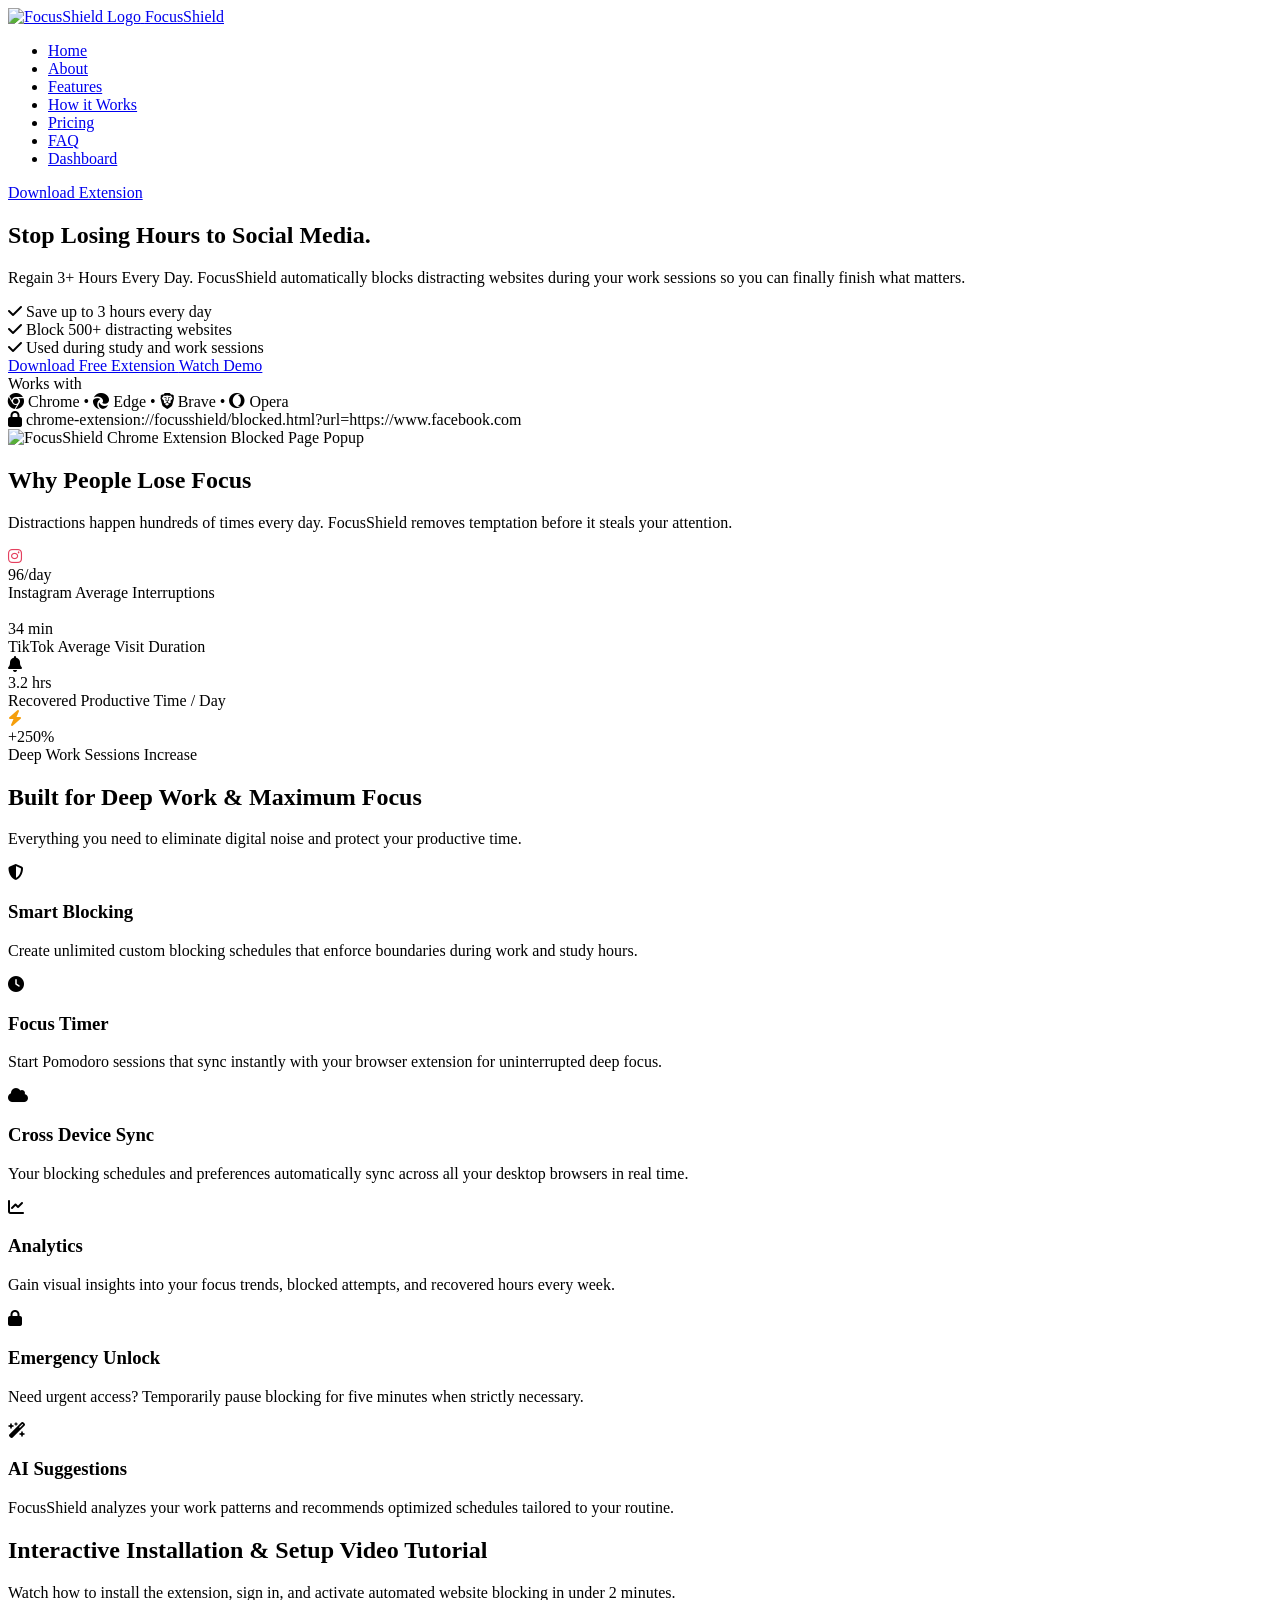
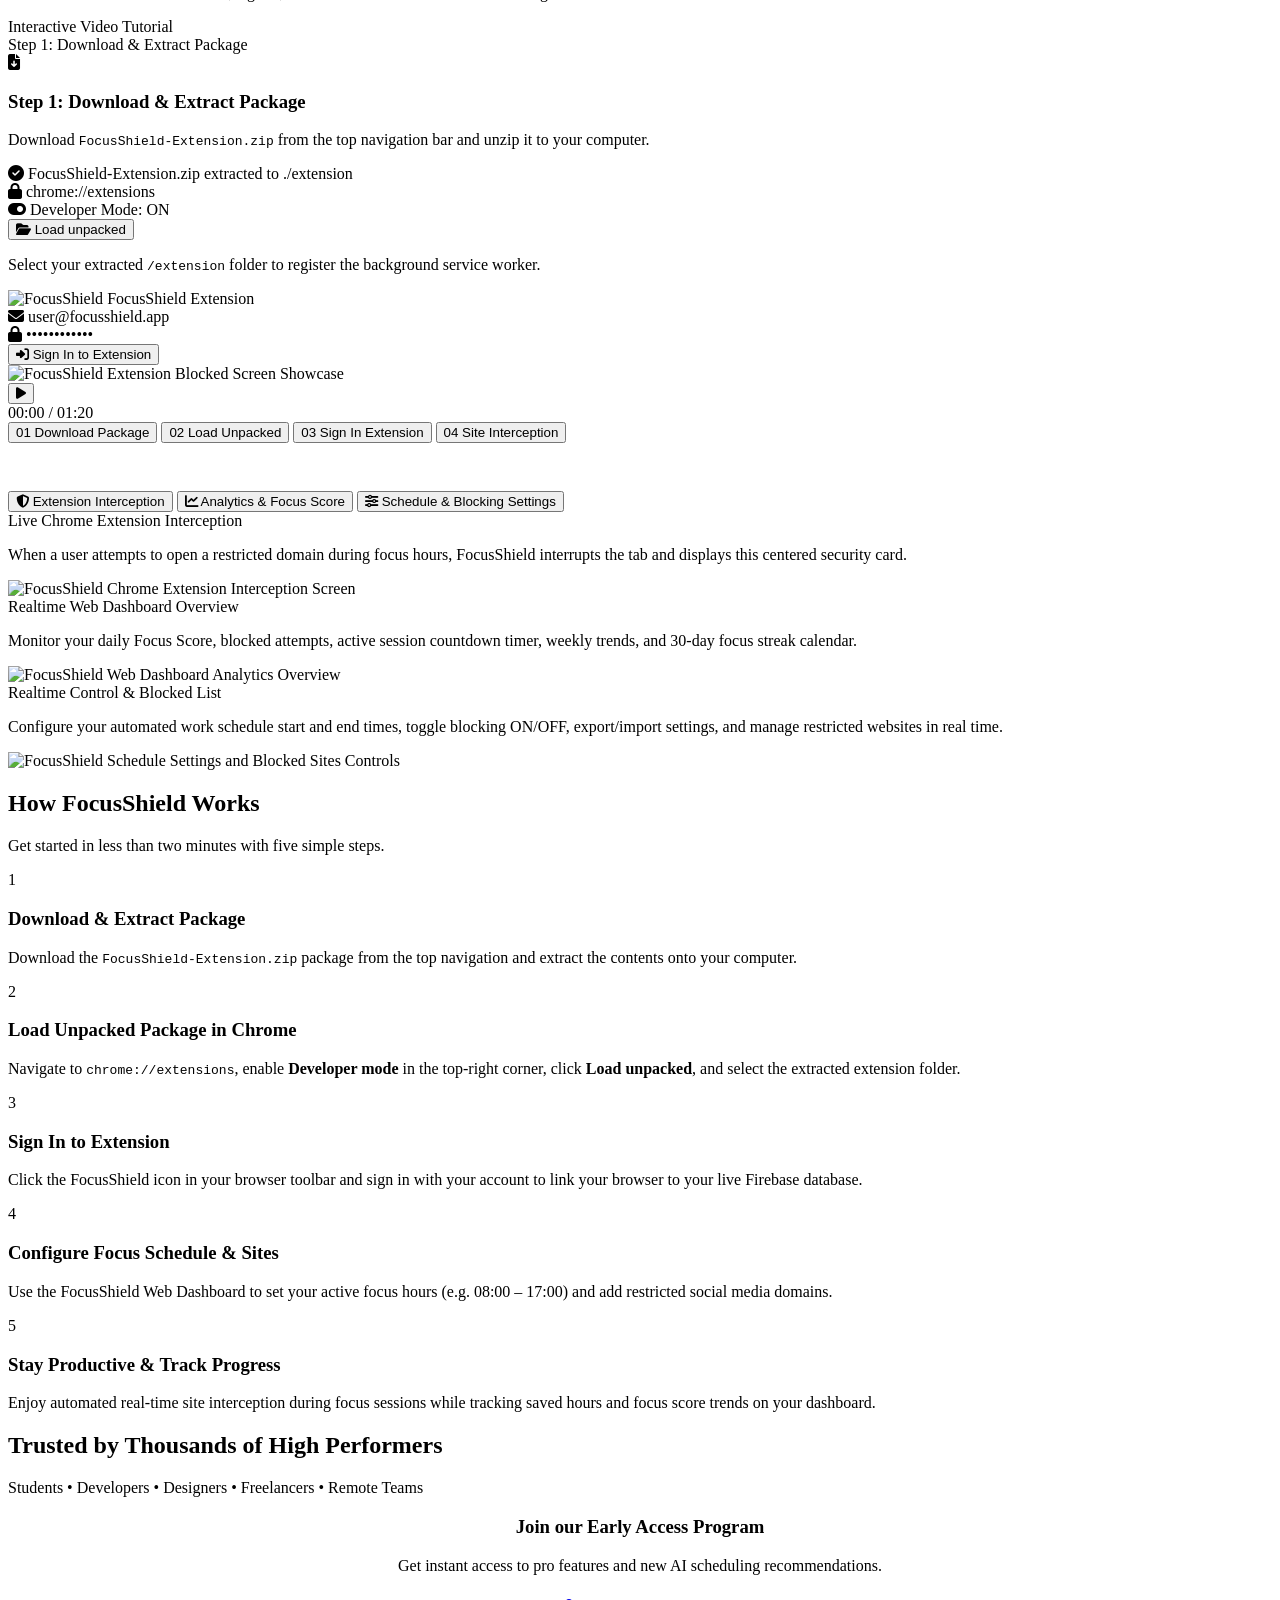
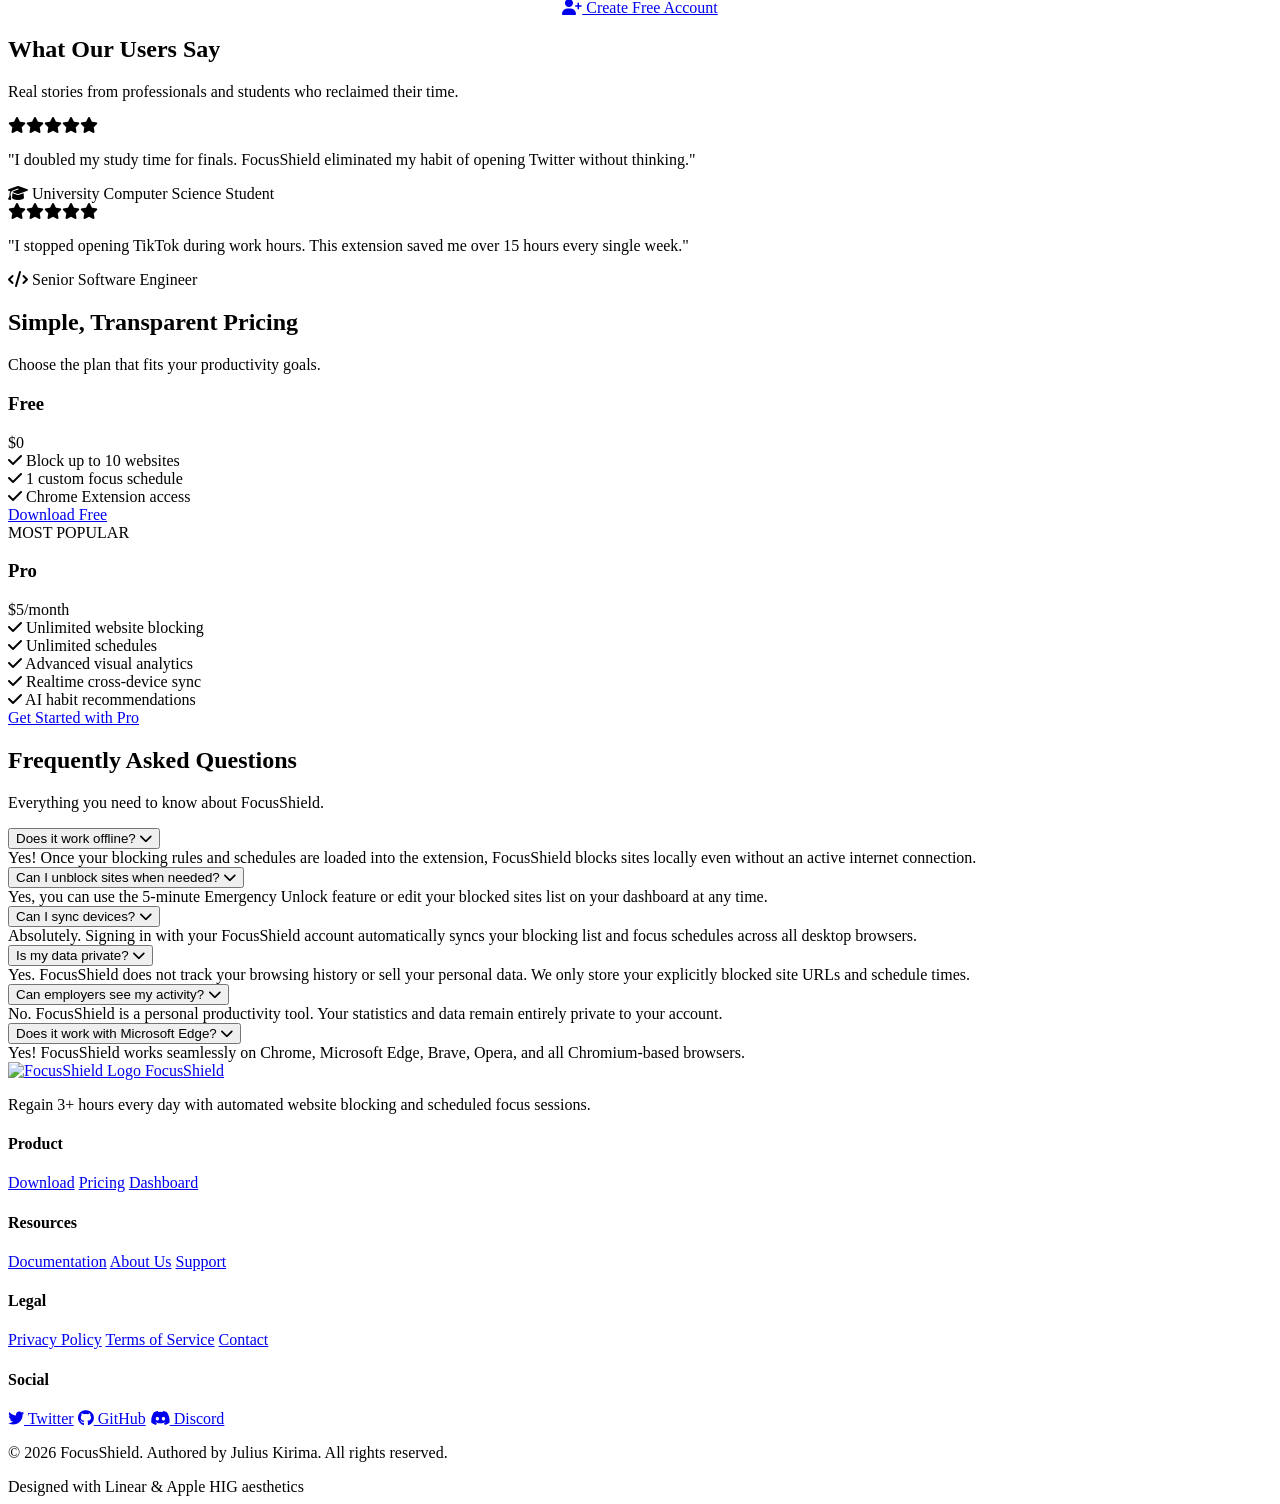
==== index.html @ d1d2d44b "feat(marketing): update index page with interactive video tutorial and screenshot showcase" ====
<!DOCTYPE html>

<html lang="en">

<head>

    <meta charset="UTF-8">

    <meta name="viewport" content="width=device-width, initial-scale=1.0">

    <title>FocusShield — Regain 3+ Hours Every Day | Smart Distraction Blocker</title>

    <meta name="description" content="FocusShield automatically blocks distracting websites during your work sessions so you can stay productive without relying on willpower.">

    <link rel="icon" type="image/png" href="assets/icons/favicon.png">

    <!-- FONTAWESOME ICONS -->

    <link rel="stylesheet" href="https://cdnjs.cloudflare.com/ajax/libs/font-awesome/6.5.1/css/all.min.css">

    <link rel="stylesheet" href="css/main.css">

    <link rel="stylesheet" href="css/responsive.css">

</head>

<body>

    <!-- HEADER -->

    <header class="header">

        <div class="container header-container">

            <a href="index.html" class="logo">

                <img src="assets/icons/logo.png" alt="FocusShield Logo" class="logo-image">

                <span class="logo-text">FocusShield</span>

            </a>

            <nav class="navigation">

                <ul class="navigation-list">

                    <li><a href="index.html" class="navigation-link active">Home</a></li>

                    <li><a href="about.html" class="navigation-link">About</a></li>

                    <li><a href="#features" class="navigation-link">Features</a></li>

                    <li><a href="#how-it-works" class="navigation-link">How it Works</a></li>

                    <li><a href="#pricing" class="navigation-link">Pricing</a></li>

                    <li><a href="#faq" class="navigation-link">FAQ</a></li>

                    <li><a href="dashboard.html" class="navigation-link">Dashboard</a></li>

                </ul>

            </nav>

            <div class="header-actions">

                <a href="downloads/FocusShield-Extension.zip" download="FocusShield-Extension.zip" id="download-extension-btn" class="button button-primary">

                    Download Extension

                </a>

            </div>

        </div>

    </header>

    <!-- MAIN CONTENT STORY -->

    <main>

        <!-- 1. HERO SECTION -->

        <section class="section hero vh-section">

            <div class="container hero-grid">

                <!-- HERO LEFT CONTENT -->

                <div class="hero-content">

                    <h1>

                        Stop Losing Hours to <span class="gradient-text">Social Media.</span>

                    </h1>

                    <p class="hero-description">

                        Regain 3+ Hours Every Day. FocusShield automatically blocks distracting websites during your work sessions so you can finally finish what matters.

                    </p>

                    <div class="hero-stats">

                        <div class="stat-item">

                            <span class="stat-check"><i class="fa-solid fa-check"></i></span> Save up to 3 hours every day

                        </div>

                        <div class="stat-item">

                            <span class="stat-check"><i class="fa-solid fa-check"></i></span> Block 500+ distracting websites

                        </div>

                        <div class="stat-item">

                            <span class="stat-check"><i class="fa-solid fa-check"></i></span> Used during study and work sessions

                        </div>

                    </div>

                    <div class="hero-actions">

                        <a href="downloads/FocusShield-Extension.zip" download="FocusShield-Extension.zip" id="hero-download-btn" class="button button-primary">

                            Download Free Extension

                        </a>

                        <a href="#demo" class="button button-secondary">

                            Watch Demo

                        </a>

                    </div>

                    <div class="browser-compatibility">

                        <span>Works with</span>

                        <div class="browser-badges">

                            <span><i class="fa-brands fa-chrome"></i> Chrome</span> • 

                            <span><i class="fa-brands fa-edge"></i> Edge</span> • 

                            <span><i class="fa-brands fa-brave"></i> Brave</span> • 

                            <span><i class="fa-brands fa-opera"></i> Opera</span>

                        </div>

                    </div>

                </div>

                <!-- HERO RIGHT MOCKUP DISPLAYING THE REAL EXTENSION SCREENSHOT -->

                <div class="mockup-wrapper">

                    <div class="extension-browser-frame">

                        <div class="browser-top-bar">

                            <div class="browser-controls">

                                <span class="control-dot close"></span>

                                <span class="control-dot minimize"></span>

                                <span class="control-dot expand"></span>

                            </div>

                            <div class="browser-address">

                                <i class="fa-solid fa-lock" style="color:var(--color-success)"></i>

                                <span>chrome-extension://focusshield/blocked.html?url=https://www.facebook.com</span>

                            </div>

                        </div>

                        <div class="browser-screenshot-container">

                            <img src="assets/screenshots/blocked_popup_screenshot.png" alt="FocusShield Chrome Extension Blocked Page Popup" class="live-popup-screenshot">

                        </div>

                    </div>

                </div>

            </div>

        </section>

        <!-- 2. SECTION TWO: PAIN & PROBLEM -->

        <section class="section">

            <div class="container">

                <div class="section-header">

                    <h2 class="section-title">Why People Lose Focus</h2>

                    <p class="section-subtitle">Distractions happen hundreds of times every day. FocusShield removes temptation before it steals your attention.</p>

                </div>

                <div class="pain-grid">

                    <div class="pain-card">

                        <div class="pain-icon" style="color:#E4405F"><i class="fa-brands fa-instagram"></i></div>

                        <div class="pain-stat">96/day</div>

                        <div class="pain-label">Instagram Average Interruptions</div>

                    </div>

                    <div class="pain-card">

                        <div class="pain-icon" style="color:#FFFFFF"><i class="fa-brands fa-tiktok"></i></div>

                        <div class="pain-stat">34 min</div>

                        <div class="pain-label">TikTok Average Visit Duration</div>

                    </div>

                    <div class="pain-card">

                        <div class="pain-icon" style="color:var(--color-primary)"><i class="fa-solid fa-bell"></i></div>

                        <div class="pain-stat">3.2 hrs</div>

                        <div class="pain-label">Recovered Productive Time / Day</div>

                    </div>

                    <div class="pain-card">

                        <div class="pain-icon" style="color:#F59E0B"><i class="fa-solid fa-bolt"></i></div>

                        <div class="pain-stat">+250%</div>

                        <div class="pain-label">Deep Work Sessions Increase</div>

                    </div>

                </div>

            </div>

        </section>

        <!-- 3. FEATURES SECTION -->

        <section id="features" class="section">

            <div class="container">

                <div class="section-header">

                    <h2 class="section-title">Built for Deep Work & Maximum Focus</h2>

                    <p class="section-subtitle">Everything you need to eliminate digital noise and protect your productive time.</p>

                </div>

                <div class="features-grid">

                    <div class="feature-card">

                        <div class="feature-icon-wrapper"><i class="fa-solid fa-shield-halved"></i></div>

                        <h3 class="feature-title">Smart Blocking</h3>

                        <p>Create unlimited custom blocking schedules that enforce boundaries during work and study hours.</p>

                    </div>

                    <div class="feature-card">

                        <div class="feature-icon-wrapper"><i class="fa-solid fa-clock"></i></div>

                        <h3 class="feature-title">Focus Timer</h3>

                        <p>Start Pomodoro sessions that sync instantly with your browser extension for uninterrupted deep focus.</p>

                    </div>

                    <div class="feature-card">

                        <div class="feature-icon-wrapper"><i class="fa-solid fa-cloud"></i></div>

                        <h3 class="feature-title">Cross Device Sync</h3>

                        <p>Your blocking schedules and preferences automatically sync across all your desktop browsers in real time.</p>

                    </div>

                    <div class="feature-card">

                        <div class="feature-icon-wrapper"><i class="fa-solid fa-chart-line"></i></div>

                        <h3 class="feature-title">Analytics</h3>

                        <p>Gain visual insights into your focus trends, blocked attempts, and recovered hours every week.</p>

                    </div>

                    <div class="feature-card">

                        <div class="feature-icon-wrapper"><i class="fa-solid fa-lock"></i></div>

                        <h3 class="feature-title">Emergency Unlock</h3>

                        <p>Need urgent access? Temporarily pause blocking for five minutes when strictly necessary.</p>

                    </div>

                    <div class="feature-card">

                        <div class="feature-icon-wrapper"><i class="fa-solid fa-wand-magic-sparkles"></i></div>

                        <h3 class="feature-title">AI Suggestions</h3>

                        <p>FocusShield analyzes your work patterns and recommends optimized schedules tailored to your routine.</p>

                    </div>

                </div>

            </div>

        </section>

        <!-- 4. LIVE DEMO & INTERACTIVE VIDEO TUTORIAL SECTION -->

        <section id="demo" class="section">

            <div class="container">

                <div class="section-header">

                    <h2 class="section-title">Interactive Installation & Setup Video Tutorial</h2>

                    <p class="section-subtitle">Watch how to install the extension, sign in, and activate automated website blocking in under 2 minutes.</p>

                </div>

                <!-- VIDEO PLAYER SIMULATOR CONTAINER -->

                <div class="video-tutorial-container">

                    <!-- VIDEO SCREEN VIEWPORT -->

                    <div class="video-viewport">

                        <!-- TOP BAR OVERLAY -->

                        <div class="video-overlay-header">

                            <div class="video-badge"><span class="live-dot"></span> Interactive Video Tutorial</div>

                            <div id="video-scene-title" class="video-scene-title">Step 1: Download & Extract Package</div>

                        </div>

                        <!-- SCENE STAGE -->

                        <div class="video-stage">

                            <!-- Scene 1: Download & Extract -->

                            <div id="scene-1" class="video-scene active">

                                <div class="scene-card">

                                    <div class="scene-icon"><i class="fa-solid fa-file-arrow-down"></i></div>

                                    <h3>Step 1: Download & Extract Package</h3>

                                    <p>Download <code>FocusShield-Extension.zip</code> from the top navigation bar and unzip it to your computer.</p>

                                    <div class="download-sim-bar">

                                        <div class="download-sim-progress"></div>

                                    </div>

                                    <span class="sim-status"><i class="fa-solid fa-circle-check"></i> FocusShield-Extension.zip extracted to ./extension</span>

                                </div>

                            </div>

                            <!-- Scene 2: Load Unpacked -->

                            <div id="scene-2" class="video-scene">

                                <div class="scene-chrome-window">

                                    <div class="chrome-bar">

                                        <span class="url-text"><i class="fa-solid fa-lock"></i> chrome://extensions</span>

                                        <div class="dev-mode-badge"><i class="fa-solid fa-toggle-on"></i> Developer Mode: ON</div>

                                    </div>

                                    <div class="chrome-body">

                                        <button class="sim-button-highlight"><i class="fa-solid fa-folder-open"></i> Load unpacked</button>

                                        <p>Select your extracted <code>/extension</code> folder to register the background service worker.</p>

                                    </div>

                                </div>

                            </div>

                            <!-- Scene 3: Extension Sign In -->

                            <div id="scene-3" class="video-scene">

                                <div class="scene-popup-window">

                                    <div class="popup-header-sim">

                                        <img src="assets/icons/logo.png" alt="FocusShield" class="popup-logo-sim">

                                        <span>FocusShield Extension</span>

                                    </div>

                                    <div class="popup-form-sim">

                                        <div class="sim-input"><i class="fa-solid fa-envelope"></i> user@focusshield.app</div>

                                        <div class="sim-input"><i class="fa-solid fa-lock"></i> ••••••••••••</div>

                                        <button class="sim-btn-primary"><i class="fa-solid fa-right-to-bracket"></i> Sign In to Extension</button>

                                    </div>

                                </div>

                            </div>

                            <!-- Scene 4: Real-time Interception -->

                            <div id="scene-4" class="video-scene">

                                <div class="scene-screenshot-view">

                                    <img src="assets/screenshots/blocked_popup_screenshot.png" alt="FocusShield Extension Blocked Screen Showcase" class="scene-img">

                                </div>

                            </div>

                        </div>

                        <!-- VIDEO CONTROLS BAR -->

                        <div class="video-controls-bar">

                            <button id="video-play-btn" class="video-control-btn" title="Play/Pause Video">

                                <i class="fa-solid fa-play"></i>

                            </button>

                            

                            <div class="video-timeline">

                                <div id="video-progress-bar" class="video-progress-bar"></div>

                            </div>

                            

                            <span id="video-time-display" class="video-time-display">00:00 / 01:20</span>

                        </div>

                    </div>

                    <!-- VIDEO SCENE SELECTOR TABS -->

                    <div class="video-step-nav">

                        <button class="step-nav-btn active" data-scene="1">

                            <span class="step-num">01</span>

                            <span class="step-label">Download Package</span>

                        </button>

                        <button class="step-nav-btn" data-scene="2">

                            <span class="step-num">02</span>

                            <span class="step-label">Load Unpacked</span>

                        </button>

                        <button class="step-nav-btn" data-scene="3">

                            <span class="step-num">03</span>

                            <span class="step-label">Sign In Extension</span>

                        </button>

                        <button class="step-nav-btn" data-scene="4">

                            <span class="step-num">04</span>

                            <span class="step-label">Site Interception</span>

                        </button>

                    </div>

                </div>

                <!-- SHOWCASE SWITCHER CONTAINER FOR DASHBOARD SCREENSHOTS -->

                <div class="dashboard-showcase-container" style="margin-top: 48px;">

                    <!-- SHOWCASE TABS -->

                    <div class="showcase-tabs">

                        <button class="showcase-tab active" data-target="blocked-screen">

                            <i class="fa-solid fa-shield-halved"></i> Extension Interception

                        </button>

                        <button class="showcase-tab" data-target="dashboard-top">

                            <i class="fa-solid fa-chart-line"></i> Analytics & Focus Score

                        </button>

                        <button class="showcase-tab" data-target="dashboard-settings">

                            <i class="fa-solid fa-sliders"></i> Schedule & Blocking Settings

                        </button>

                    </div>

                    <!-- SHOWCASE PANELS -->

                    <div class="showcase-viewport">

                        <!-- Panel 1: Extension Blocked Screen -->

                        <div id="showcase-blocked-screen" class="showcase-panel active">

                            <div class="panel-header">

                                <span class="live-badge"><span class="live-dot"></span> Live Chrome Extension Interception</span>

                                <p class="panel-desc">When a user attempts to open a restricted domain during focus hours, FocusShield interrupts the tab and displays this centered security card.</p>

                            </div>

                            <div class="panel-image-wrapper">

                                <img src="assets/screenshots/blocked_popup_screenshot.png" alt="FocusShield Chrome Extension Interception Screen" class="showcase-img">

                            </div>

                        </div>

                        <!-- Panel 2: Dashboard Overview -->

                        <div id="showcase-dashboard-top" class="showcase-panel">

                            <div class="panel-header">

                                <span class="live-badge"><span class="live-dot"></span> Realtime Web Dashboard Overview</span>

                                <p class="panel-desc">Monitor your daily Focus Score, blocked attempts, active session countdown timer, weekly trends, and 30-day focus streak calendar.</p>

                            </div>

                            <div class="panel-image-wrapper">

                                <img src="assets/screenshots/dashboard_top_screenshot.png" alt="FocusShield Web Dashboard Analytics Overview" class="showcase-img">

                            </div>

                        </div>

                        <!-- Panel 3: Schedule Settings -->

                        <div id="showcase-dashboard-settings" class="showcase-panel">

                            <div class="panel-header">

                                <span class="live-badge"><span class="live-dot"></span> Realtime Control & Blocked List</span>

                                <p class="panel-desc">Configure your automated work schedule start and end times, toggle blocking ON/OFF, export/import settings, and manage restricted websites in real time.</p>

                            </div>

                            <div class="panel-image-wrapper">

                                <img src="assets/screenshots/dashboard_settings_screenshot.png" alt="FocusShield Schedule Settings and Blocked Sites Controls" class="showcase-img">

                            </div>

                        </div>

                    </div>

                </div>

            </div>

        </section>

        <!-- 5. HOW IT WORKS TIMELINE -->

        <section id="how-it-works" class="section">

            <div class="container">

                <div class="section-header">

                    <h2 class="section-title">How FocusShield Works</h2>

                    <p class="section-subtitle">Get started in less than two minutes with five simple steps.</p>

                </div>

                <div class="timeline">

                    <div class="timeline-step">

                        <div class="timeline-number">1</div>

                        <div class="timeline-content">

                            <h3>Download & Extract Package</h3>

                            <p>Download the <code>FocusShield-Extension.zip</code> package from the top navigation and extract the contents onto your computer.</p>

                        </div>

                    </div>

                    <div class="timeline-step">

                        <div class="timeline-number">2</div>

                        <div class="timeline-content">

                            <h3>Load Unpacked Package in Chrome</h3>

                            <p>Navigate to <code>chrome://extensions</code>, enable <strong>Developer mode</strong> in the top-right corner, click <strong>Load unpacked</strong>, and select the extracted extension folder.</p>

                        </div>

                    </div>

                    <div class="timeline-step">

                        <div class="timeline-number">3</div>

                        <div class="timeline-content">

                            <h3>Sign In to Extension</h3>

                            <p>Click the FocusShield icon in your browser toolbar and sign in with your account to link your browser to your live Firebase database.</p>

                        </div>

                    </div>

                    <div class="timeline-step">

                        <div class="timeline-number">4</div>

                        <div class="timeline-content">

                            <h3>Configure Focus Schedule & Sites</h3>

                            <p>Use the FocusShield Web Dashboard to set your active focus hours (e.g. 08:00 – 17:00) and add restricted social media domains.</p>

                        </div>

                    </div>

                    <div class="timeline-step">

                        <div class="timeline-number">5</div>

                        <div class="timeline-content">

                            <h3>Stay Productive & Track Progress</h3>

                            <p>Enjoy automated real-time site interception during focus sessions while tracking saved hours and focus score trends on your dashboard.</p>

                        </div>

                    </div>

                </div>

            </div>

        </section>

        <!-- 6. SOCIAL PROOF & EARLY ACCESS -->

        <section class="section">

            <div class="container text-center">

                <div class="section-header">

                    <h2 class="section-title">Trusted by Thousands of High Performers</h2>

                    <p class="section-subtitle">Students • Developers • Designers • Freelancers • Remote Teams</p>

                </div>

                <div class="glass-card" style="max-width:640px; margin:0 auto; text-align:center;">

                    <h3>Join our Early Access Program</h3>

                    <p style="margin-bottom:24px;">Get instant access to pro features and new AI scheduling recommendations.</p>

                    <a href="signup.html" class="button button-primary"><i class="fa-solid fa-user-plus"></i> Create Free Account</a>

                </div>

            </div>

        </section>

        <!-- 7. TESTIMONIALS -->

        <section class="section">

            <div class="container">

                <div class="section-header">

                    <h2 class="section-title">What Our Users Say</h2>

                    <p class="section-subtitle">Real stories from professionals and students who reclaimed their time.</p>

                </div>

                <div class="testimonials-grid">

                    <div class="testimonial-card">

                        <div class="rating-stars"><i class="fa-solid fa-star"></i><i class="fa-solid fa-star"></i><i class="fa-solid fa-star"></i><i class="fa-solid fa-star"></i><i class="fa-solid fa-star"></i></div>

                        <p class="testimonial-quote">"I doubled my study time for finals. FocusShield eliminated my habit of opening Twitter without thinking."</p>

                        <div class="testimonial-author"><i class="fa-solid fa-graduation-cap"></i> University Computer Science Student</div>

                    </div>

                    <div class="testimonial-card">

                        <div class="rating-stars"><i class="fa-solid fa-star"></i><i class="fa-solid fa-star"></i><i class="fa-solid fa-star"></i><i class="fa-solid fa-star"></i><i class="fa-solid fa-star"></i></div>

                        <p class="testimonial-quote">"I stopped opening TikTok during work hours. This extension saved me over 15 hours every single week."</p>

                        <div class="testimonial-author"><i class="fa-solid fa-code"></i> Senior Software Engineer</div>

                    </div>

                </div>

            </div>

        </section>

        <!-- 8. PRICING -->

        <section id="pricing" class="section">

            <div class="container">

                <div class="section-header">

                    <h2 class="section-title">Simple, Transparent Pricing</h2>

                    <p class="section-subtitle">Choose the plan that fits your productivity goals.</p>

                </div>

                <div class="pricing-grid">

                    <div class="pricing-card">

                        <h3 class="price-title">Free</h3>

                        <div class="price-amount">$0</div>

                        <div class="price-features">

                            <div class="price-feature-item"><i class="fa-solid fa-check" style="color:var(--color-success)"></i> Block up to 10 websites</div>

                            <div class="price-feature-item"><i class="fa-solid fa-check" style="color:var(--color-success)"></i> 1 custom focus schedule</div>

                            <div class="price-feature-item"><i class="fa-solid fa-check" style="color:var(--color-success)"></i> Chrome Extension access</div>

                        </div>

                        <a href="downloads/FocusShield-Extension.zip" download="FocusShield-Extension.zip" class="button button-secondary" style="width:100%;">Download Free</a>

                    </div>

                    <div class="pricing-card featured">

                        <span class="badge-popular">MOST POPULAR</span>

                        <h3 class="price-title">Pro</h3>

                        <div class="price-amount">$5<span style="font-size:16px; font-weight:400; color:var(--color-text-light)">/month</span></div>

                        <div class="price-features">

                            <div class="price-feature-item"><i class="fa-solid fa-check" style="color:var(--color-success)"></i> Unlimited website blocking</div>

                            <div class="price-feature-item"><i class="fa-solid fa-check" style="color:var(--color-success)"></i> Unlimited schedules</div>

                            <div class="price-feature-item"><i class="fa-solid fa-check" style="color:var(--color-success)"></i> Advanced visual analytics</div>

                            <div class="price-feature-item"><i class="fa-solid fa-check" style="color:var(--color-success)"></i> Realtime cross-device sync</div>

                            <div class="price-feature-item"><i class="fa-solid fa-check" style="color:var(--color-success)"></i> AI habit recommendations</div>

                        </div>

                        <a href="signup.html" class="button button-primary" style="width:100%;">Get Started with Pro</a>

                    </div>

                </div>

            </div>

        </section>

        <!-- 9. FAQ ACCORDION -->

        <section id="faq" class="section">

            <div class="container">

                <div class="section-header">

                    <h2 class="section-title">Frequently Asked Questions</h2>

                    <p class="section-subtitle">Everything you need to know about FocusShield.</p>

                </div>

                <div class="faq-container">

                    <div class="faq-item">

                        <button class="faq-question">Does it work offline? <i class="fa-solid fa-chevron-down"></i></button>

                        <div class="faq-answer">Yes! Once your blocking rules and schedules are loaded into the extension, FocusShield blocks sites locally even without an active internet connection.</div>

                    </div>

                    <div class="faq-item">

                        <button class="faq-question">Can I unblock sites when needed? <i class="fa-solid fa-chevron-down"></i></button>

                        <div class="faq-answer">Yes, you can use the 5-minute Emergency Unlock feature or edit your blocked sites list on your dashboard at any time.</div>

                    </div>

                    <div class="faq-item">

                        <button class="faq-question">Can I sync devices? <i class="fa-solid fa-chevron-down"></i></button>

                        <div class="faq-answer">Absolutely. Signing in with your FocusShield account automatically syncs your blocking list and focus schedules across all desktop browsers.</div>

                    </div>

                    <div class="faq-item">

                        <button class="faq-question">Is my data private? <i class="fa-solid fa-chevron-down"></i></button>

                        <div class="faq-answer">Yes. FocusShield does not track your browsing history or sell your personal data. We only store your explicitly blocked site URLs and schedule times.</div>

                    </div>

                    <div class="faq-item">

                        <button class="faq-question">Can employers see my activity? <i class="fa-solid fa-chevron-down"></i></button>

                        <div class="faq-answer">No. FocusShield is a personal productivity tool. Your statistics and data remain entirely private to your account.</div>

                    </div>

                    <div class="faq-item">

                        <button class="faq-question">Does it work with Microsoft Edge? <i class="fa-solid fa-chevron-down"></i></button>

                        <div class="faq-answer">Yes! FocusShield works seamlessly on Chrome, Microsoft Edge, Brave, Opera, and all Chromium-based browsers.</div>

                    </div>

                </div>

            </div>

        </section>

    </main>

    <!-- FOOTER -->

    <footer class="footer">

        <div class="container">

            <div class="footer-grid">

                <div class="footer-brand">

                    <a href="index.html" class="logo">

                        <img src="assets/icons/logo.png" alt="FocusShield Logo" class="logo-image">

                        <span class="logo-text">FocusShield</span>

                    </a>

                    <p>Regain 3+ hours every day with automated website blocking and scheduled focus sessions.</p>

                </div>

                <div>

                    <h4 class="footer-col-title">Product</h4>

                    <div class="footer-links">

                        <a href="downloads/FocusShield-Extension.zip" download="FocusShield-Extension.zip" class="footer-link">Download</a>

                        <a href="#pricing" class="footer-link">Pricing</a>

                        <a href="dashboard.html" class="footer-link">Dashboard</a>

                    </div>

                </div>

                <div>

                    <h4 class="footer-col-title">Resources</h4>

                    <div class="footer-links">

                        <a href="README.md" class="footer-link">Documentation</a>

                        <a href="about.html" class="footer-link">About Us</a>

                        <a href="#faq" class="footer-link">Support</a>

                    </div>

                </div>

                <div>

                    <h4 class="footer-col-title">Legal</h4>

                    <div class="footer-links">

                        <a href="#" class="footer-link">Privacy Policy</a>

                        <a href="#" class="footer-link">Terms of Service</a>

                        <a href="#" class="footer-link">Contact</a>

                    </div>

                </div>

                <div>

                    <h4 class="footer-col-title">Social</h4>

                    <div class="footer-links">

                        <a href="https://twitter.com" target="_blank" class="footer-link"><i class="fa-brands fa-twitter"></i> Twitter</a>

                        <a href="https://github.com/kirima-julius" target="_blank" class="footer-link"><i class="fa-brands fa-github"></i> GitHub</a>

                        <a href="https://discord.com" target="_blank" class="footer-link"><i class="fa-brands fa-discord"></i> Discord</a>

                    </div>

                </div>

            </div>

            <div class="footer-bottom">

                <p>© 2026 FocusShield. Authored by Julius Kirima. All rights reserved.</p>

                <div class="footer-socials">

                    <span>Designed with Linear & Apple HIG aesthetics</span>

                </div>

            </div>

        </div>

    </footer>

    <script type="module" src="js/ui.js"></script>

    <script type="module" src="js/download.js"></script>

</body>

</html>
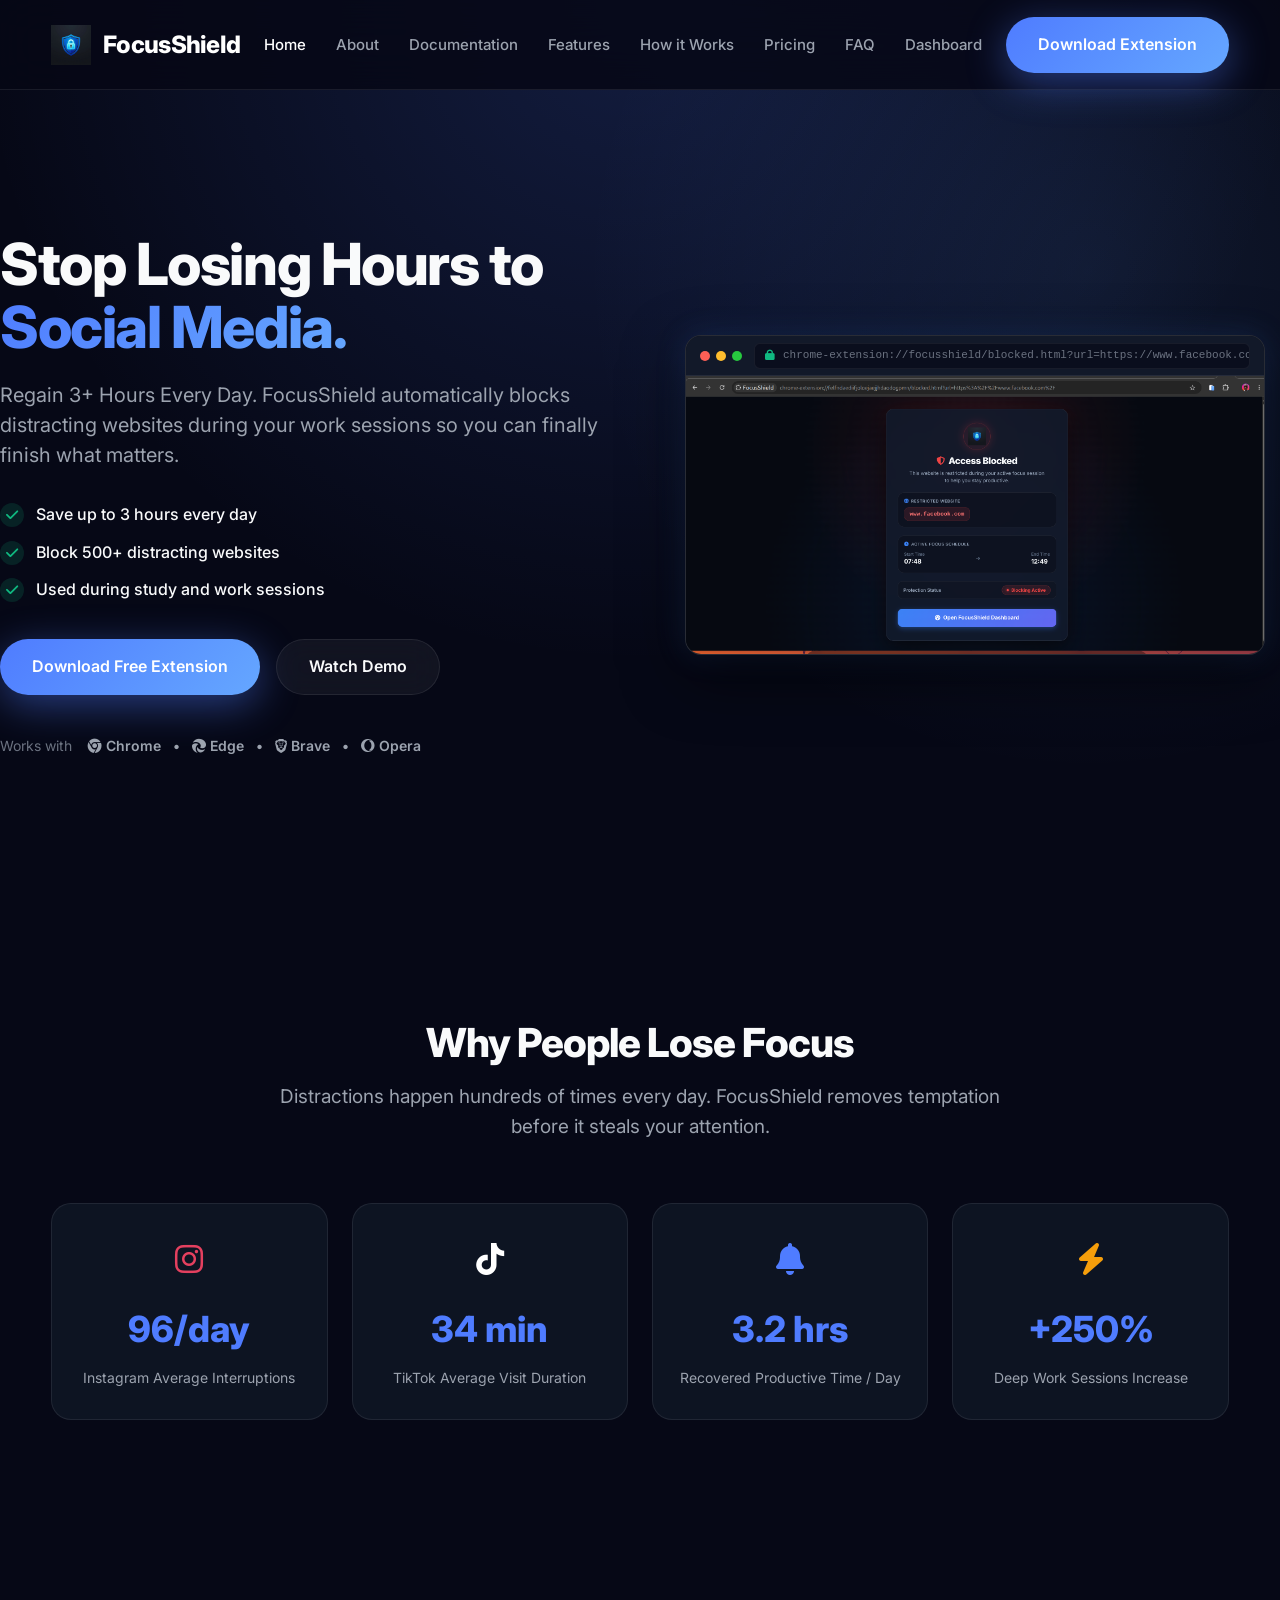
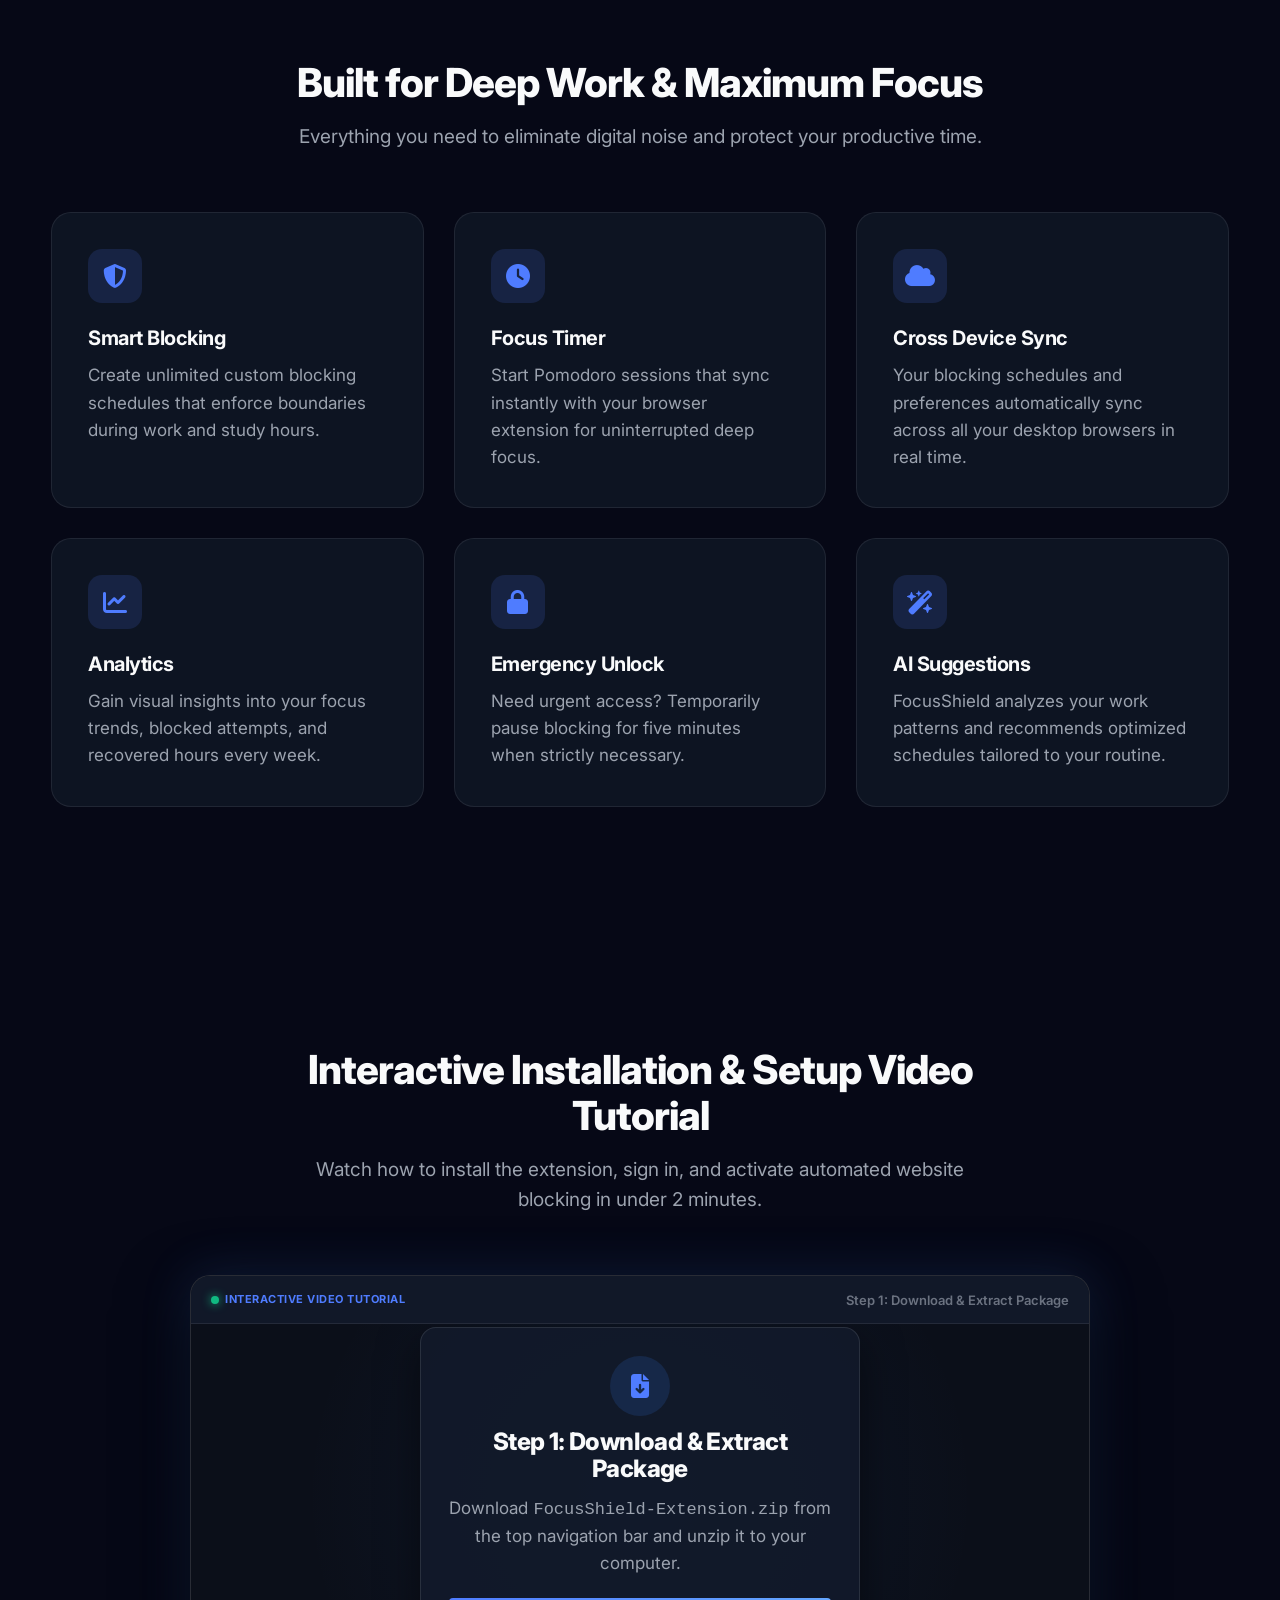
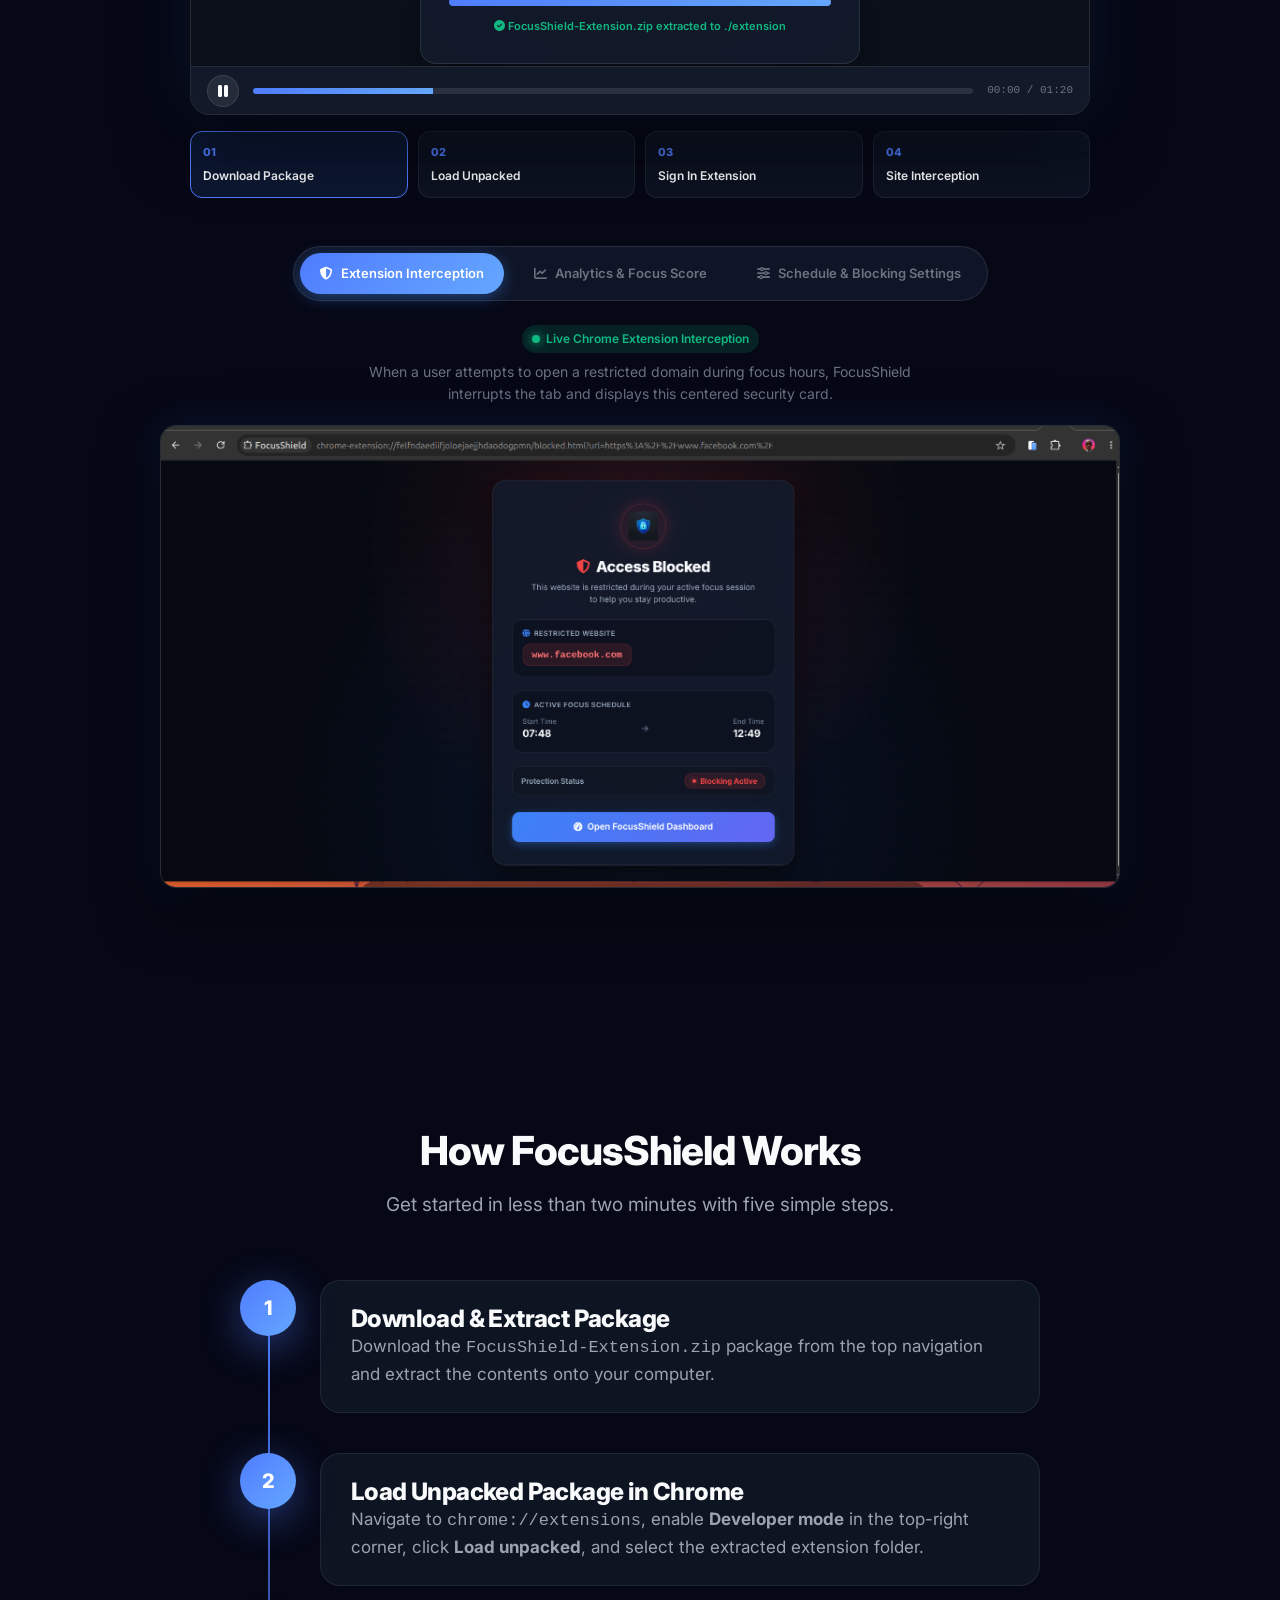
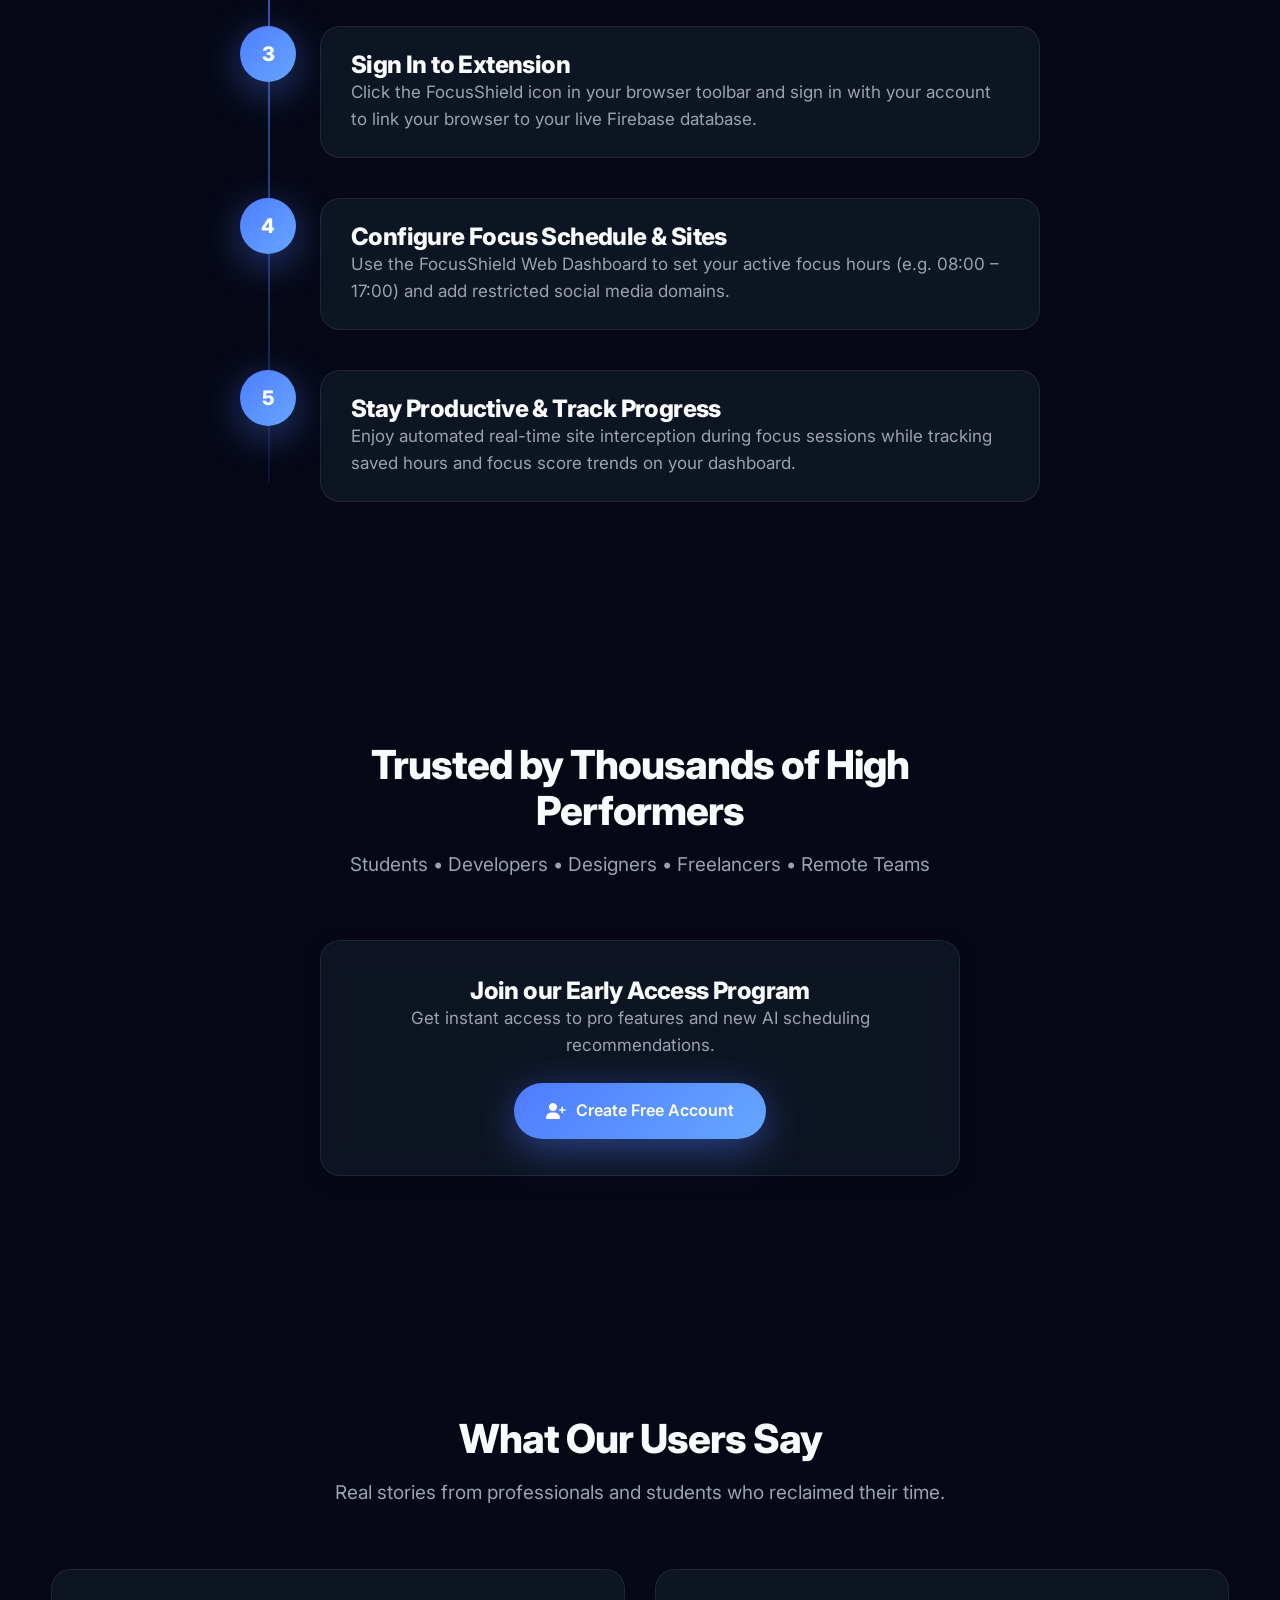
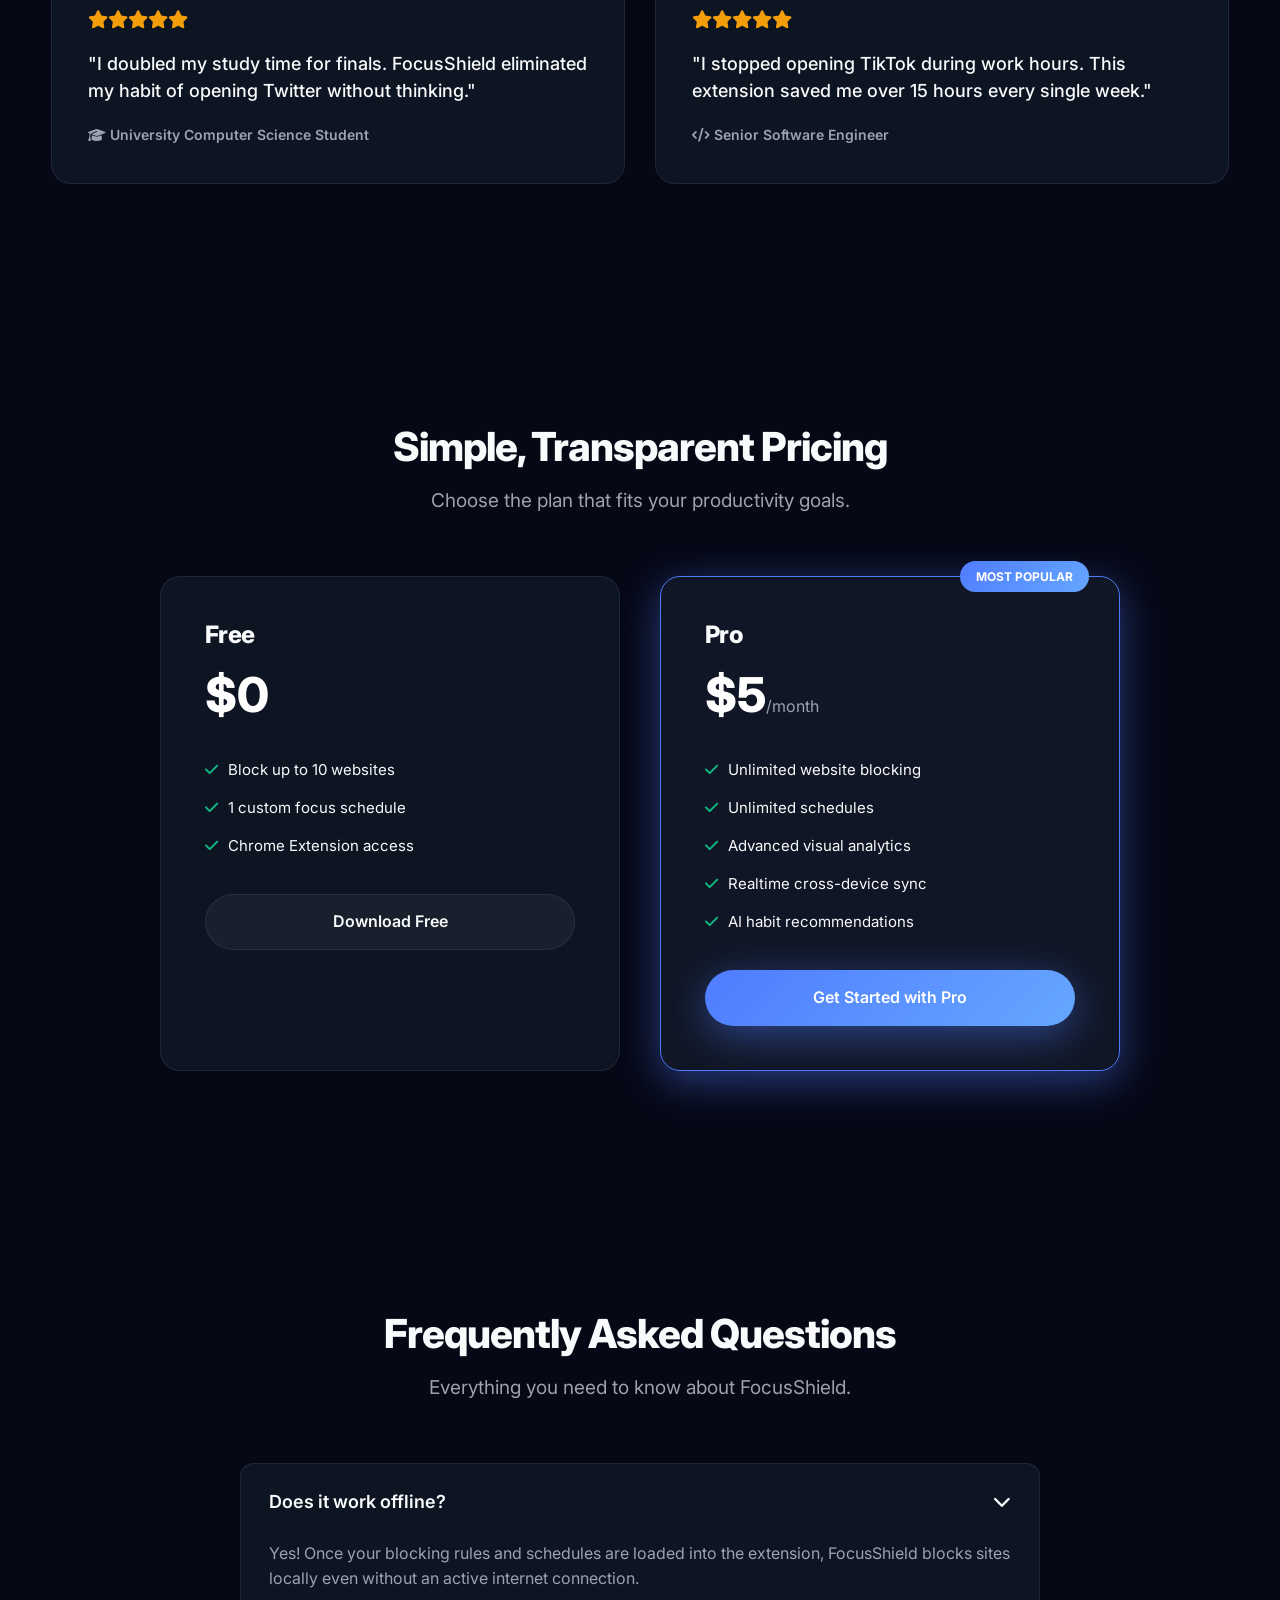
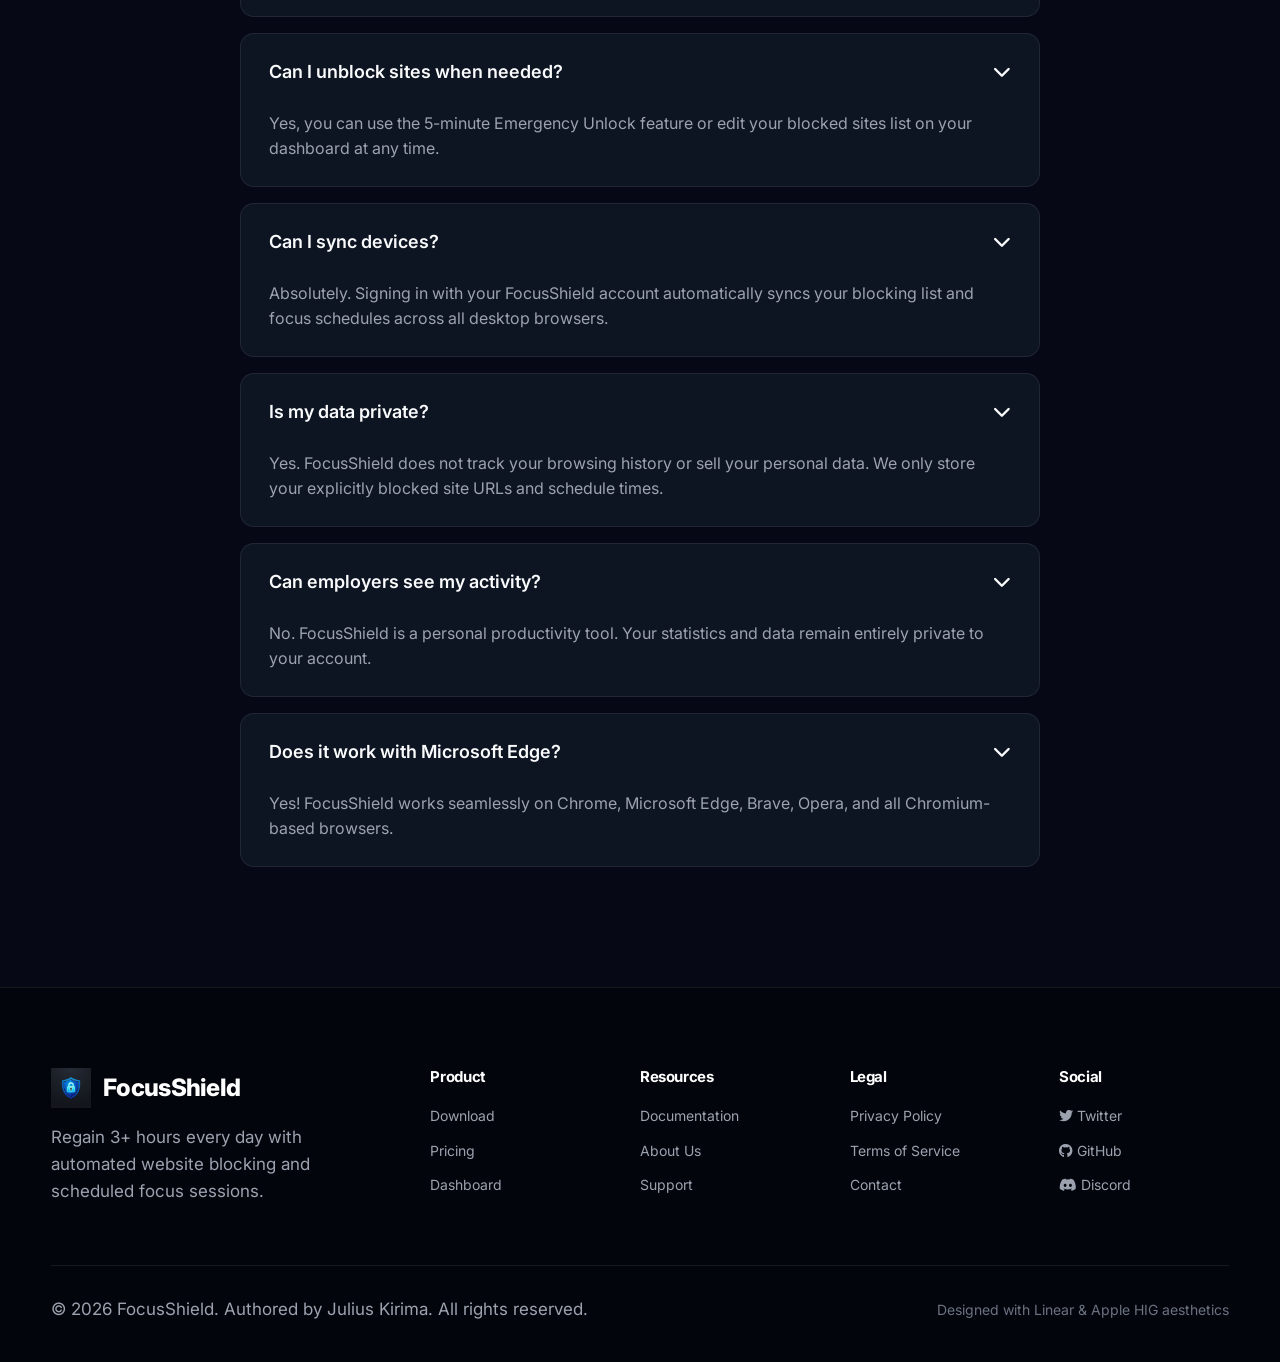
==== commit dd1cbcbb: "refactor: remove all emojis and standardize with real FontAwesome icons across README, docs, and app" ====
--- a/index.html
+++ b/index.html
@@ -48,6 +48,8 @@
 
                     <li><a href="about.html" class="navigation-link">About</a></li>
 
+                    <li><a href="docs.html" class="navigation-link">Documentation</a></li>
+
                     <li><a href="#features" class="navigation-link">Features</a></li>
 
                     <li><a href="#how-it-works" class="navigation-link">How it Works</a></li>
@@ -986,7 +988,7 @@
 
                     <div class="footer-links">
 
-                        <a href="README.md" class="footer-link">Documentation</a>
+                        <a href="docs.html" class="footer-link">Documentation</a>
 
                         <a href="about.html" class="footer-link">About Us</a>
 
--- a/css/main.css
+++ b/css/main.css
@@ -0,0 +1,2159 @@
+/* GOOGLE FONT - INTER */
+
+@import url('https://fonts.googleapis.com/css2?family=Inter:wght@400;500;600;700;800&display=swap');
+
+
+/* CSS RESET */
+
+*,
+
+*::before,
+
+*::after {
+
+    margin: 0;
+
+    padding: 0;
+
+    box-sizing: border-box;
+
+}
+
+
+html {
+
+    scroll-behavior: smooth;
+
+}
+
+
+body {
+
+    min-height: 100vh;
+
+    font-family: 'Inter', -apple-system, BlinkMacSystemFont, sans-serif;
+
+    background-color: #060816;
+
+    background-image: 
+
+        radial-gradient(circle at 50% 0%, rgba(79, 124, 255, 0.18) 0%, transparent 60%),
+
+        radial-gradient(circle at 85% 30%, rgba(101, 167, 255, 0.1) 0%, transparent 40%);
+
+    background-attachment: fixed;
+
+    color: #F9FAFB;
+
+    line-height: 1.6;
+
+    -webkit-font-smoothing: antialiased;
+
+}
+
+
+img {
+
+    display: block;
+
+    max-width: 100%;
+
+}
+
+
+button,
+
+input,
+
+textarea,
+
+select {
+
+    font: inherit;
+
+}
+
+
+button {
+
+    cursor: pointer;
+
+    border: none;
+
+    background: none;
+
+}
+
+
+a {
+
+    text-decoration: none;
+
+    color: inherit;
+
+}
+
+
+ul {
+
+    list-style: none;
+
+}
+
+
+/* DESIGN SYSTEM VARIABLES */
+
+:root {
+
+    --color-primary: #4F7CFF;
+
+    --color-accent: #65A7FF;
+
+    --primary-gradient: linear-gradient(135deg, #4F7CFF 0%, #65A7FF 100%);
+
+    --primary-glow: 0 10px 40px rgba(79, 124, 255, 0.45);
+
+
+    --color-success: #10B981;
+
+    --color-danger: #EF4444;
+
+    --color-warning: #F59E0B;
+
+
+    --color-background: #060816;
+
+    --color-surface: #111827;
+
+    --color-surface-glass: rgba(17, 24, 39, 0.75);
+
+    --color-surface-hover: rgba(31, 41, 55, 0.8);
+
+
+    --color-text: #F9FAFB;
+
+    --color-text-light: #9CA3AF;
+
+    --color-text-muted: #6B7280;
+
+
+    --color-border: rgba(255, 255, 255, 0.08);
+
+    --color-border-glow: rgba(79, 124, 255, 0.4);
+
+
+    --shadow-small: 0 4px 20px rgba(0, 0, 0, 0.3);
+
+    --shadow-medium: 0 15px 45px rgba(0, 0, 0, 0.4);
+
+    --shadow-large: 0 30px 80px rgba(0, 0, 0, 0.45);
+
+
+    --radius-small: 10px;
+
+    --radius-medium: 14px;
+
+    --radius-large: 20px;
+
+    --radius-full: 9999px;
+
+
+    --container-width: 1280px;
+
+    --section-spacing: 120px;
+
+
+    --transition: all 0.3s cubic-bezier(0.16, 1, 0.3, 1);
+
+}
+
+
+/* CONTAINER */
+
+.container {
+
+    width: min(92%, var(--container-width));
+
+    margin-inline: auto;
+
+}
+
+
+/* SECTIONS */
+
+.section {
+
+    padding-top: var(--section-spacing);
+
+    padding-bottom: var(--section-spacing);
+
+}
+
+
+.vh-section {
+
+    min-height: calc(100vh - 90px);
+
+    display: flex;
+
+    flex-direction: column;
+
+    justify-content: center;
+
+    align-items: center;
+
+    padding: 60px 0;
+
+}
+
+
+/* TYPOGRAPHY */
+
+h1, h2, h3, h4, h5, h6 {
+
+    font-weight: 800;
+
+    color: var(--color-text);
+
+    letter-spacing: -0.025em;
+
+    line-height: 1.15;
+
+}
+
+
+h1 { font-size: 56px; }
+
+h2 { font-size: 40px; }
+
+h3 { font-size: 24px; }
+
+h4 { font-size: 20px; }
+
+
+p {
+
+    color: var(--color-text-light);
+
+    font-size: 17px;
+
+    font-weight: 400;
+
+}
+
+
+.section-header {
+
+    text-align: center;
+
+    max-width: 720px;
+
+    margin: 0 auto 60px;
+
+}
+
+
+.section-header .section-title {
+
+    font-size: 40px;
+
+    font-weight: 800;
+
+    margin-bottom: 16px;
+
+}
+
+
+.section-header .section-subtitle {
+
+    font-size: 19px;
+
+    color: var(--color-text-light);
+
+}
+
+
+.gradient-text {
+
+    background: var(--primary-gradient);
+
+    -webkit-background-clip: text;
+
+    -webkit-text-fill-color: transparent;
+
+}
+
+
+/* FORMS & INPUTS */
+
+.form-group {
+
+    display: flex;
+
+    flex-direction: column;
+
+    gap: 8px;
+
+}
+
+
+.form-label {
+
+    font-size: 14px;
+
+    font-weight: 600;
+
+    color: var(--color-text-light);
+
+    display: flex;
+
+    align-items: center;
+
+    gap: 8px;
+
+}
+
+
+.form-input {
+
+    width: 100%;
+
+    height: 50px;
+
+    padding: 0 18px;
+
+    border-radius: var(--radius-medium);
+
+    background: rgba(255, 255, 255, 0.04);
+
+    border: 1px solid var(--color-border);
+
+    color: #FFFFFF;
+
+    font-size: 15px;
+
+    font-family: inherit;
+
+    transition: var(--transition);
+
+    outline: none;
+
+}
+
+
+.form-input:focus {
+
+    border-color: var(--color-primary);
+
+    background: rgba(79, 124, 255, 0.05);
+
+    box-shadow: 0 0 20px rgba(79, 124, 255, 0.25);
+
+}
+
+
+.form-input::placeholder {
+
+    color: var(--color-text-muted);
+
+}
+
+
+/* MESSAGES & NOTIFICATIONS */
+
+.message {
+
+    padding: 12px 16px;
+
+    border-radius: var(--radius-small);
+
+    font-size: 14px;
+
+    font-weight: 500;
+
+    margin-top: 12px;
+
+    text-align: center;
+
+}
+
+
+.message.error {
+
+    background: rgba(239, 68, 68, 0.15);
+
+    border: 1px solid rgba(239, 68, 68, 0.3);
+
+    color: var(--color-danger);
+
+}
+
+
+.message.success {
+
+    background: rgba(16, 185, 129, 0.15);
+
+    border: 1px solid rgba(16, 185, 129, 0.3);
+
+    color: var(--color-success);
+
+}
+
+
+/* BUTTONS (56px Height Standard) */
+
+.button {
+
+    display: inline-flex;
+
+    align-items: center;
+
+    justify-content: center;
+
+    gap: 10px;
+
+    height: 56px;
+
+    padding: 0 32px;
+
+    border-radius: var(--radius-full);
+
+    font-size: 16px;
+
+    font-weight: 600;
+
+    font-family: inherit;
+
+    cursor: pointer;
+
+    transition: var(--transition);
+
+    white-space: nowrap;
+
+}
+
+
+.button-primary {
+
+    background: var(--primary-gradient);
+
+    color: #FFFFFF;
+
+    box-shadow: var(--primary-glow);
+
+}
+
+
+.button-primary:hover {
+
+    transform: translateY(-2px);
+
+    box-shadow: 0 15px 50px rgba(79, 124, 255, 0.65);
+
+}
+
+
+.button-secondary {
+
+    background: rgba(255, 255, 255, 0.05);
+
+    color: #F9FAFB;
+
+    border: 1px solid var(--color-border);
+
+    backdrop-filter: blur(16px);
+
+}
+
+
+.button-secondary:hover {
+
+    background: rgba(255, 255, 255, 0.1);
+
+    border-color: var(--color-primary);
+
+    color: #FFFFFF;
+
+    box-shadow: 0 10px 30px rgba(79, 124, 255, 0.2);
+
+}
+
+
+/* HEADER & NAVIGATION */
+
+.header {
+
+    position: sticky;
+
+    top: 0;
+
+    left: 0;
+
+    width: 100%;
+
+    height: 90px;
+
+    background: rgba(6, 8, 22, 0.85);
+
+    backdrop-filter: blur(20px);
+
+    border-bottom: 1px solid var(--color-border);
+
+    z-index: 1000;
+
+}
+
+
+.header-container {
+
+    height: 90px;
+
+    display: flex;
+
+    align-items: center;
+
+    justify-content: space-between;
+
+}
+
+
+.logo {
+
+    display: flex;
+
+    align-items: center;
+
+    gap: 12px;
+
+}
+
+
+.logo-image {
+
+    width: 40px;
+
+    height: 40px;
+
+    object-fit: contain;
+
+}
+
+
+.logo-text {
+
+    font-size: 24px;
+
+    font-weight: 800;
+
+    color: #FFFFFF;
+
+    letter-spacing: -0.03em;
+
+}
+
+
+.navigation-list {
+
+    display: flex;
+
+    align-items: center;
+
+    gap: 36px;
+
+}
+
+
+.navigation-link {
+
+    font-size: 15px;
+
+    font-weight: 500;
+
+    color: var(--color-text-light);
+
+    transition: var(--transition);
+
+}
+
+
+.navigation-link:hover,
+
+.navigation-link.active {
+
+    color: #FFFFFF;
+
+}
+
+
+.header-actions {
+
+    display: flex;
+
+    align-items: center;
+
+    gap: 16px;
+
+}
+
+
+/* CARDS (Glassmorphism) */
+
+.glass-card {
+
+    background: var(--color-surface-glass);
+
+    backdrop-filter: blur(16px);
+
+    border: 1px solid var(--color-border);
+
+    border-radius: var(--radius-large);
+
+    padding: 36px;
+
+    box-shadow: var(--shadow-small);
+
+    transition: var(--transition);
+
+}
+
+
+.glass-card:hover {
+
+    transform: translateY(-4px);
+
+    border-color: var(--color-border-glow);
+
+    box-shadow: var(--shadow-medium), 0 0 30px rgba(79, 124, 255, 0.15);
+
+}
+
+
+/* HERO SECTION */
+
+.hero-grid {
+
+    display: grid;
+
+    grid-template-columns: 1fr 1fr;
+
+    align-items: center;
+
+    gap: 60px;
+
+    width: 100%;
+
+}
+
+
+.hero-content h1 {
+
+    font-size: 58px;
+
+    font-weight: 800;
+
+    margin-bottom: 20px;
+
+    line-height: 1.1;
+
+}
+
+
+.hero-description {
+
+    font-size: 20px;
+
+    color: var(--color-text-light);
+
+    margin-bottom: 32px;
+
+    line-height: 1.5;
+
+}
+
+
+.hero-stats {
+
+    display: flex;
+
+    flex-direction: column;
+
+    gap: 12px;
+
+    margin-bottom: 36px;
+
+}
+
+
+.stat-item {
+
+    display: flex;
+
+    align-items: center;
+
+    gap: 12px;
+
+    font-size: 16px;
+
+    font-weight: 500;
+
+    color: var(--color-text);
+
+}
+
+
+.stat-check {
+
+    width: 24px;
+
+    height: 24px;
+
+    border-radius: var(--radius-full);
+
+    background: rgba(16, 185, 129, 0.15);
+
+    color: var(--color-success);
+
+    display: flex;
+
+    align-items: center;
+
+    justify-content: center;
+
+    font-weight: 700;
+
+    font-size: 14px;
+
+}
+
+
+.hero-actions {
+
+    display: flex;
+
+    align-items: center;
+
+    gap: 16px;
+
+    margin-bottom: 40px;
+
+}
+
+
+.browser-compatibility {
+
+    display: flex;
+
+    align-items: center;
+
+    gap: 16px;
+
+    color: var(--color-text-muted);
+
+    font-size: 14px;
+
+}
+
+
+.browser-badges {
+
+    display: flex;
+
+    align-items: center;
+
+    gap: 12px;
+
+    font-weight: 600;
+
+    color: var(--color-text-light);
+
+}
+
+
+/* LAPTOP / MOCKUP CONTAINER */
+
+.mockup-wrapper {
+
+    position: relative;
+
+    width: 100%;
+
+}
+
+
+.laptop-mockup {
+
+    background: #1F2937;
+
+    border-radius: 18px 18px 0 0;
+
+    border: 3px solid #374151;
+
+    padding: 16px;
+
+    box-shadow: var(--shadow-large);
+
+}
+
+
+.laptop-screen {
+
+    background: #0B0F19;
+
+    border-radius: 10px;
+
+    padding: 24px;
+
+    border: 1px solid var(--color-border);
+
+}
+
+
+.laptop-base {
+
+    height: 14px;
+
+    background: linear-gradient(180deg, #4B5563 0%, #1F2937 100%);
+
+    border-radius: 0 0 20px 20px;
+
+    width: 105%;
+
+    margin-left: -2.5%;
+
+}
+
+
+/* MOCKUP DASHBOARD WIDGETS */
+
+.widget-header {
+
+    display: flex;
+
+    justify-content: space-between;
+
+    align-items: center;
+
+    margin-bottom: 20px;
+
+    padding-bottom: 12px;
+
+    border-bottom: 1px solid var(--color-border);
+
+}
+
+
+.widget-title {
+
+    font-size: 15px;
+
+    font-weight: 600;
+
+    color: var(--color-text-light);
+
+}
+
+
+.live-badge {
+
+    display: inline-flex;
+
+    align-items: center;
+
+    gap: 6px;
+
+    padding: 4px 10px;
+
+    border-radius: var(--radius-full);
+
+    background: rgba(16, 185, 129, 0.15);
+
+    color: var(--color-success);
+
+    font-size: 12px;
+
+    font-weight: 600;
+
+}
+
+
+.live-dot {
+
+    width: 8px;
+
+    height: 8px;
+
+    border-radius: 50%;
+
+    background-color: var(--color-success);
+
+    box-shadow: 0 0 10px var(--color-success);
+
+}
+
+
+.widget-grid {
+
+    display: grid;
+
+    grid-template-columns: 1fr 1fr;
+
+    gap: 16px;
+
+}
+
+
+.score-card {
+
+    background: rgba(79, 124, 255, 0.1);
+
+    border: 1px solid rgba(79, 124, 255, 0.3);
+
+    border-radius: var(--radius-medium);
+
+    padding: 20px;
+
+    text-align: center;
+
+}
+
+
+.score-value {
+
+    font-size: 44px;
+
+    font-weight: 800;
+
+    color: var(--color-primary);
+
+}
+
+
+.blocked-list {
+
+    display: flex;
+
+    flex-direction: column;
+
+    gap: 8px;
+
+}
+
+
+.blocked-item {
+
+    display: flex;
+
+    justify-content: space-between;
+
+    padding: 8px 12px;
+
+    background: rgba(255, 255, 255, 0.03);
+
+    border-radius: var(--radius-small);
+
+    font-size: 13px;
+
+}
+
+
+/* PROBLEM / PAIN CARDS */
+
+.pain-grid {
+
+    display: grid;
+
+    grid-template-columns: repeat(4, 1fr);
+
+    gap: 24px;
+
+}
+
+
+.pain-card {
+
+    background: var(--color-surface-glass);
+
+    border: 1px solid var(--color-border);
+
+    border-radius: var(--radius-large);
+
+    padding: 30px 24px;
+
+    text-align: center;
+
+    transition: var(--transition);
+
+}
+
+
+.pain-card:hover {
+
+    transform: translateY(-6px);
+
+    border-color: var(--color-border-glow);
+
+}
+
+
+.pain-icon {
+
+    font-size: 32px;
+
+    margin-bottom: 16px;
+
+}
+
+
+.pain-stat {
+
+    font-size: 36px;
+
+    font-weight: 800;
+
+    color: var(--color-primary);
+
+    margin-bottom: 8px;
+
+}
+
+
+.pain-label {
+
+    font-size: 14px;
+
+    color: var(--color-text-light);
+
+}
+
+
+/* FEATURES GRID */
+
+.features-grid {
+
+    display: grid;
+
+    grid-template-columns: repeat(3, 1fr);
+
+    gap: 30px;
+
+}
+
+
+.feature-card {
+
+    background: var(--color-surface-glass);
+
+    border: 1px solid var(--color-border);
+
+    border-radius: var(--radius-large);
+
+    padding: 36px;
+
+    transition: var(--transition);
+
+}
+
+
+.feature-card:hover {
+
+    transform: translateY(-6px);
+
+    border-color: var(--color-border-glow);
+
+    box-shadow: 0 20px 40px rgba(79, 124, 255, 0.15);
+
+}
+
+
+.feature-icon-wrapper {
+
+    width: 54px;
+
+    height: 54px;
+
+    border-radius: var(--radius-medium);
+
+    background: rgba(79, 124, 255, 0.15);
+
+    color: var(--color-primary);
+
+    display: flex;
+
+    align-items: center;
+
+    justify-content: center;
+
+    font-size: 24px;
+
+    margin-bottom: 24px;
+
+}
+
+
+.feature-title {
+
+    font-size: 20px;
+
+    font-weight: 700;
+
+    margin-bottom: 12px;
+
+}
+
+
+/* LIVE DEMO INTERCEPT */
+
+.demo-box {
+
+    background: var(--color-surface-glass);
+
+    border: 1px solid var(--color-border);
+
+    border-radius: var(--radius-large);
+
+    padding: 40px;
+
+    max-width: 860px;
+
+    margin: 0 auto;
+
+    box-shadow: var(--shadow-large);
+
+}
+
+
+.demo-screen {
+
+    background: #060816;
+
+    border-radius: var(--radius-medium);
+
+    padding: 30px;
+
+    border: 1px solid var(--color-border);
+
+    text-align: center;
+
+}
+
+
+/* TIMELINE */
+
+.timeline {
+
+    position: relative;
+
+    max-width: 800px;
+
+    margin: 0 auto;
+
+    display: flex;
+
+    flex-direction: column;
+
+    gap: 40px;
+
+}
+
+
+.timeline::before {
+
+    content: '';
+
+    position: absolute;
+
+    left: 28px;
+
+    top: 20px;
+
+    bottom: 20px;
+
+    width: 2px;
+
+    background: linear-gradient(180deg, var(--color-primary) 0%, rgba(79, 124, 255, 0.1) 100%);
+
+}
+
+
+.timeline-step {
+
+    display: flex;
+
+    align-items: flex-start;
+
+    gap: 24px;
+
+    position: relative;
+
+}
+
+
+.timeline-number {
+
+    width: 56px;
+
+    height: 56px;
+
+    border-radius: var(--radius-full);
+
+    background: var(--primary-gradient);
+
+    color: #FFFFFF;
+
+    font-weight: 800;
+
+    font-size: 20px;
+
+    display: flex;
+
+    align-items: center;
+
+    justify-content: center;
+
+    flex-shrink: 0;
+
+    box-shadow: var(--primary-glow);
+
+    z-index: 1;
+
+}
+
+
+.timeline-content {
+
+    background: var(--color-surface-glass);
+
+    border: 1px solid var(--color-border);
+
+    border-radius: var(--radius-large);
+
+    padding: 24px 30px;
+
+    flex: 1;
+
+}
+
+
+/* TESTIMONIALS */
+
+.testimonials-grid {
+
+    display: grid;
+
+    grid-template-columns: repeat(2, 1fr);
+
+    gap: 30px;
+
+}
+
+
+.testimonial-card {
+
+    background: var(--color-surface-glass);
+
+    border: 1px solid var(--color-border);
+
+    border-radius: var(--radius-large);
+
+    padding: 36px;
+
+}
+
+
+.rating-stars {
+
+    color: #F59E0B;
+
+    margin-bottom: 16px;
+
+    font-size: 18px;
+
+}
+
+
+.testimonial-quote {
+
+    font-size: 18px;
+
+    font-weight: 500;
+
+    color: var(--color-text);
+
+    margin-bottom: 20px;
+
+    line-height: 1.5;
+
+}
+
+
+.testimonial-author {
+
+    font-size: 14px;
+
+    color: var(--color-text-light);
+
+    font-weight: 600;
+
+}
+
+
+/* PRICING */
+
+.pricing-grid {
+
+    display: grid;
+
+    grid-template-columns: 1fr 1fr;
+
+    gap: 40px;
+
+    max-width: 960px;
+
+    margin: 0 auto;
+
+}
+
+
+.pricing-card {
+
+    background: var(--color-surface-glass);
+
+    border: 1px solid var(--color-border);
+
+    border-radius: var(--radius-large);
+
+    padding: 44px;
+
+    position: relative;
+
+}
+
+
+.pricing-card.featured {
+
+    border-color: var(--color-primary);
+
+    box-shadow: var(--primary-glow);
+
+    background: rgba(17, 24, 39, 0.9);
+
+}
+
+
+.badge-popular {
+
+    position: absolute;
+
+    top: -16px;
+
+    right: 30px;
+
+    background: var(--primary-gradient);
+
+    color: #FFFFFF;
+
+    font-size: 12px;
+
+    font-weight: 700;
+
+    padding: 6px 16px;
+
+    border-radius: var(--radius-full);
+
+}
+
+
+.price-title {
+
+    font-size: 24px;
+
+    margin-bottom: 8px;
+
+}
+
+
+.price-amount {
+
+    font-size: 48px;
+
+    font-weight: 800;
+
+    color: #FFFFFF;
+
+    margin-bottom: 24px;
+
+}
+
+
+.price-features {
+
+    display: flex;
+
+    flex-direction: column;
+
+    gap: 14px;
+
+    margin-bottom: 36px;
+
+}
+
+
+.price-feature-item {
+
+    display: flex;
+
+    align-items: center;
+
+    gap: 10px;
+
+    font-size: 15px;
+
+}
+
+
+/* FAQ ACCORDION */
+
+.faq-container {
+
+    max-width: 800px;
+
+    margin: 0 auto;
+
+    display: flex;
+
+    flex-direction: column;
+
+    gap: 16px;
+
+}
+
+
+.faq-item {
+
+    background: var(--color-surface-glass);
+
+    border: 1px solid var(--color-border);
+
+    border-radius: var(--radius-medium);
+
+    overflow: hidden;
+
+}
+
+
+.faq-question {
+
+    width: 100%;
+
+    padding: 24px 28px;
+
+    display: flex;
+
+    justify-content: space-between;
+
+    align-items: center;
+
+    font-size: 18px;
+
+    font-weight: 600;
+
+    color: var(--color-text);
+
+    text-align: left;
+
+}
+
+
+.faq-answer {
+
+    padding: 0 28px 24px;
+
+    color: var(--color-text-light);
+
+    font-size: 16px;
+
+    line-height: 1.6;
+
+}
+
+
+/* FOOTER */
+
+.footer {
+
+    background: #03050C;
+
+    border-top: 1px solid var(--color-border);
+
+    padding: 80px 0 40px;
+
+}
+
+
+.footer-grid {
+
+    display: grid;
+
+    grid-template-columns: 2fr 1fr 1fr 1fr 1fr;
+
+    gap: 40px;
+
+    margin-bottom: 60px;
+
+}
+
+
+.footer-brand p {
+
+    margin-top: 16px;
+
+    max-width: 300px;
+
+}
+
+
+.footer-col-title {
+
+    font-size: 15px;
+
+    font-weight: 700;
+
+    color: #FFFFFF;
+
+    margin-bottom: 20px;
+
+}
+
+
+.footer-links {
+
+    display: flex;
+
+    flex-direction: column;
+
+    gap: 12px;
+
+}
+
+
+.footer-link {
+
+    font-size: 14px;
+
+    color: var(--color-text-light);
+
+    transition: var(--transition);
+
+}
+
+
+.footer-link:hover {
+
+    color: var(--color-primary);
+
+}
+
+
+.footer-bottom {
+
+    display: flex;
+
+    justify-content: space-between;
+
+    align-items: center;
+
+    padding-top: 30px;
+
+    border-top: 1px solid var(--color-border);
+
+    font-size: 14px;
+
+    color: var(--color-text-muted);
+
+}
+
+
+.footer-socials {
+
+    display: flex;
+
+    gap: 16px;
+
+}
+
+
+/* ==========================================================================
+   LIVE EXTENSION POPUP SCREENSHOT DISPLAY STYLES
+   ========================================================================== */
+
+.extension-browser-frame {
+    width: 100%;
+    max-width: 580px;
+    margin: 0 auto;
+    background: #0B0F19;
+    border: 1px solid rgba(255, 255, 255, 0.12);
+    border-radius: 16px;
+    overflow: hidden;
+    box-shadow: 0 20px 60px rgba(0, 0, 0, 0.6), 0 0 30px rgba(59, 130, 246, 0.2);
+    transition: transform 0.3s ease, box-shadow 0.3s ease;
+}
+
+.extension-browser-frame:hover {
+    transform: translateY(-4px);
+    box-shadow: 0 28px 70px rgba(0, 0, 0, 0.7), 0 0 45px rgba(59, 130, 246, 0.3);
+}
+
+.browser-top-bar {
+    height: 40px;
+    background: rgba(18, 26, 43, 0.95);
+    border-bottom: 1px solid rgba(255, 255, 255, 0.08);
+    display: flex;
+    align-items: center;
+    padding: 0 14px;
+    gap: 12px;
+}
+
+.browser-controls {
+    display: flex;
+    align-items: center;
+    gap: 6px;
+}
+
+.control-dot {
+    width: 10px;
+    height: 10px;
+    border-radius: 50%;
+}
+
+.control-dot.close { background: #FF5F56; }
+.control-dot.minimize { background: #FFBD2E; }
+.control-dot.expand { background: #27C93F; }
+
+.browser-address {
+    flex: 1;
+    height: 26px;
+    background: rgba(6, 8, 22, 0.6);
+    border: 1px solid rgba(255, 255, 255, 0.06);
+    border-radius: 6px;
+    display: flex;
+    align-items: center;
+    padding: 0 10px;
+    gap: 8px;
+    font-size: 11px;
+    color: var(--color-text-muted);
+    font-family: monospace;
+    overflow: hidden;
+    white-space: nowrap;
+    text-overflow: ellipsis;
+}
+
+.browser-screenshot-container {
+    width: 100%;
+    overflow: hidden;
+    display: flex;
+    justify-content: center;
+    align-items: center;
+    background: #000000;
+}
+
+.live-popup-screenshot {
+    width: 100%;
+    height: auto;
+    display: block;
+    object-fit: cover;
+}
+
+/* DEMO SHOWCASE SCREENSHOT */
+.demo-screen-wrapper {
+    width: 100%;
+    max-width: 800px;
+    margin: 0 auto;
+    display: flex;
+    flex-direction: column;
+    align-items: center;
+    gap: 20px;
+}
+
+.demo-badge-bar {
+    text-align: center;
+}
+
+.demo-sub-text {
+    font-size: 15px;
+    color: var(--color-text-muted);
+    margin-top: 8px;
+}
+
+.demo-image-frame {
+    width: 100%;
+    border-radius: 20px;
+    overflow: hidden;
+    border: 1px solid rgba(255, 255, 255, 0.12);
+    box-shadow: 0 25px 70px rgba(0, 0, 0, 0.6), 0 0 50px rgba(239, 68, 68, 0.15);
+}
+
+.demo-screenshot-img {
+    width: 100%;
+    height: auto;
+    display: block;
+}
+
+/* INTERACTIVE DASHBOARD & EXTENSION SHOWCASE */
+.dashboard-showcase-container {
+    width: 100%;
+    max-width: 960px;
+    margin: 0 auto;
+    display: flex;
+    flex-direction: column;
+    gap: 24px;
+    align-items: center;
+}
+
+.showcase-tabs {
+    display: flex;
+    align-items: center;
+    justify-content: center;
+    gap: 10px;
+    flex-wrap: wrap;
+    background: rgba(18, 26, 43, 0.8);
+    border: 1px solid rgba(255, 255, 255, 0.1);
+    padding: 6px;
+    border-radius: var(--radius-full);
+    backdrop-filter: blur(12px);
+}
+
+.showcase-tab {
+    padding: 10px 20px;
+    border-radius: var(--radius-full);
+    border: none;
+    background: transparent;
+    color: var(--color-text-muted);
+    font-family: inherit;
+    font-size: 13px;
+    font-weight: 600;
+    cursor: pointer;
+    display: flex;
+    align-items: center;
+    gap: 8px;
+    transition: all 0.2s ease;
+}
+
+.showcase-tab i {
+    font-size: 13px;
+}
+
+.showcase-tab:hover {
+    color: var(--color-text);
+    background: rgba(255, 255, 255, 0.05);
+}
+
+.showcase-tab.active {
+    background: var(--primary-gradient);
+    color: #FFFFFF;
+    box-shadow: 0 4px 16px rgba(59, 130, 246, 0.4);
+}
+
+.showcase-viewport {
+    width: 100%;
+    position: relative;
+}
+
+.showcase-panel {
+    display: none;
+    flex-direction: column;
+    gap: 16px;
+    width: 100%;
+    animation: fadeInPanel 0.35s ease;
+}
+
+.showcase-panel.active {
+    display: flex;
+}
+
+@keyframes fadeInPanel {
+    from {
+        opacity: 0;
+        transform: translateY(8px);
+    }
+    to {
+        opacity: 1;
+        transform: translateY(0);
+    }
+}
+
+.panel-header {
+    text-align: center;
+    margin-bottom: 4px;
+}
+
+.panel-desc {
+    font-size: 14px;
+    color: var(--color-text-muted);
+    margin-top: 8px;
+    max-width: 600px;
+    margin-left: auto;
+    margin-right: auto;
+}
+
+.panel-image-wrapper {
+    width: 100%;
+    border-radius: 16px;
+    overflow: hidden;
+    border: 1px solid rgba(255, 255, 255, 0.12);
+    box-shadow: 0 20px 60px rgba(0, 0, 0, 0.7), 0 0 40px rgba(59, 130, 246, 0.15);
+    background: #0B0F19;
+}
+
+.showcase-img {
+    width: 100%;
+    height: auto;
+    display: block;
+    object-fit: cover;
+}
+
+/* INTERACTIVE VIDEO TUTORIAL PLAYER STYLES */
+.video-tutorial-container {
+    width: 100%;
+    max-width: 900px;
+    margin: 0 auto;
+    display: flex;
+    flex-direction: column;
+    gap: 16px;
+}
+
+.video-viewport {
+    width: 100%;
+    height: 440px;
+    background: #0B0F19;
+    border: 1px solid rgba(255, 255, 255, 0.12);
+    border-radius: 20px;
+    overflow: hidden;
+    position: relative;
+    box-shadow: 0 25px 70px rgba(0, 0, 0, 0.7), 0 0 50px rgba(59, 130, 246, 0.2);
+    display: flex;
+    flex-direction: column;
+}
+
+.video-overlay-header {
+    height: 48px;
+    padding: 0 20px;
+    background: rgba(18, 26, 43, 0.9);
+    border-bottom: 1px solid rgba(255, 255, 255, 0.08);
+    display: flex;
+    align-items: center;
+    justify-content: space-between;
+    z-index: 10;
+}
+
+.video-badge {
+    font-size: 11px;
+    font-weight: 700;
+    color: var(--color-primary);
+    text-transform: uppercase;
+    letter-spacing: 0.5px;
+    display: flex;
+    align-items: center;
+    gap: 6px;
+}
+
+.video-scene-title {
+    font-size: 13px;
+    font-weight: 600;
+    color: var(--color-text-muted);
+}
+
+.video-stage {
+    flex: 1;
+    position: relative;
+    overflow: hidden;
+    display: flex;
+    align-items: center;
+    justify-content: center;
+    background: radial-gradient(circle at 50% 50%, rgba(59, 130, 246, 0.08) 0%, transparent 70%);
+}
+
+.video-scene {
+    position: absolute;
+    inset: 0;
+    opacity: 0;
+    visibility: hidden;
+    transition: opacity 0.4s ease, transform 0.4s ease;
+    transform: scale(0.98);
+    display: flex;
+    align-items: center;
+    justify-content: center;
+    padding: 24px;
+}
+
+.video-scene.active {
+    opacity: 1;
+    visibility: visible;
+    transform: scale(1);
+}
+
+.scene-card {
+    background: rgba(18, 26, 43, 0.9);
+    border: 1px solid rgba(255, 255, 255, 0.1);
+    border-radius: 16px;
+    padding: 28px;
+    max-width: 440px;
+    text-align: center;
+    display: flex;
+    flex-direction: column;
+    align-items: center;
+    gap: 12px;
+    box-shadow: 0 16px 40px rgba(0, 0, 0, 0.5);
+}
+
+.scene-icon {
+    width: 60px;
+    height: 60px;
+    border-radius: 50%;
+    background: rgba(59, 130, 246, 0.15);
+    color: var(--color-primary);
+    display: flex;
+    align-items: center;
+    justify-content: center;
+    font-size: 24px;
+}
+
+.download-sim-bar {
+    width: 100%;
+    height: 8px;
+    background: rgba(255, 255, 255, 0.1);
+    border-radius: 999px;
+    overflow: hidden;
+    margin-top: 8px;
+}
+
+.download-sim-progress {
+    width: 100%;
+    height: 100%;
+    background: var(--primary-gradient);
+    animation: simProgress 2.5s infinite ease-in-out;
+}
+
+@keyframes simProgress {
+    0% { transform: translateX(-100%); }
+    100% { transform: translateX(0); }
+}
+
+.sim-status {
+    font-size: 11px;
+    color: var(--color-success);
+    font-weight: 600;
+}
+
+.scene-chrome-window {
+    width: 100%;
+    max-width: 540px;
+    background: #0F172A;
+    border: 1px solid rgba(255, 255, 255, 0.1);
+    border-radius: 14px;
+    overflow: hidden;
+    box-shadow: 0 16px 40px rgba(0, 0, 0, 0.5);
+}
+
+.chrome-bar {
+    height: 36px;
+    background: #1E293B;
+    padding: 0 14px;
+    display: flex;
+    align-items: center;
+    justify-content: space-between;
+    font-size: 11px;
+    color: var(--color-text-muted);
+}
+
+.dev-mode-badge {
+    color: var(--color-success);
+    font-weight: 700;
+}
+
+.chrome-body {
+    padding: 30px 20px;
+    text-align: center;
+    display: flex;
+    flex-direction: column;
+    align-items: center;
+    gap: 12px;
+}
+
+.sim-button-highlight {
+    padding: 10px 20px;
+    background: var(--primary-gradient);
+    color: white;
+    border: none;
+    border-radius: 8px;
+    font-weight: 700;
+    font-size: 13px;
+    box-shadow: 0 0 20px rgba(59, 130, 246, 0.5);
+    animation: pulseBtn 1.5s infinite alternate;
+}
+
+@keyframes pulseBtn {
+    0% { transform: scale(1); }
+    100% { transform: scale(1.04); }
+}
+
+.scene-popup-window {
+    width: 300px;
+    background: #111827;
+    border: 1px solid rgba(255, 255, 255, 0.12);
+    border-radius: 16px;
+    padding: 20px;
+    display: flex;
+    flex-direction: column;
+    gap: 12px;
+    box-shadow: 0 16px 40px rgba(0, 0, 0, 0.6);
+}
+
+.popup-header-sim {
+    display: flex;
+    align-items: center;
+    gap: 10px;
+    font-size: 13px;
+    font-weight: 700;
+}
+
+.popup-logo-sim {
+    width: 24px;
+    height: 24px;
+}
+
+.popup-form-sim {
+    display: flex;
+    flex-direction: column;
+    gap: 8px;
+}
+
+.sim-input {
+    background: rgba(255, 255, 255, 0.05);
+    border: 1px solid rgba(255, 255, 255, 0.1);
+    padding: 8px 12px;
+    border-radius: 6px;
+    font-size: 11px;
+    color: var(--color-text-muted);
+    display: flex;
+    align-items: center;
+    gap: 8px;
+}
+
+.sim-btn-primary {
+    background: var(--primary-gradient);
+    color: white;
+    border: none;
+    padding: 10px;
+    border-radius: 8px;
+    font-weight: 700;
+    font-size: 12px;
+    cursor: pointer;
+}
+
+.scene-screenshot-view {
+    width: 100%;
+    height: 100%;
+    display: flex;
+    align-items: center;
+    justify-content: center;
+}
+
+.scene-img {
+    max-height: 340px;
+    border-radius: 12px;
+    box-shadow: 0 10px 30px rgba(0,0,0,0.6);
+}
+
+.video-controls-bar {
+    height: 48px;
+    background: rgba(18, 26, 43, 0.95);
+    border-top: 1px solid rgba(255, 255, 255, 0.08);
+    display: flex;
+    align-items: center;
+    padding: 0 16px;
+    gap: 14px;
+    z-index: 10;
+}
+
+.video-control-btn {
+    width: 32px;
+    height: 32px;
+    border-radius: 50%;
+    background: rgba(255, 255, 255, 0.08);
+    border: 1px solid rgba(255, 255, 255, 0.1);
+    color: var(--color-text);
+    display: flex;
+    align-items: center;
+    justify-content: center;
+    cursor: pointer;
+    transition: all 0.2s ease;
+}
+
+.video-control-btn:hover {
+    background: var(--color-primary);
+    color: white;
+}
+
+.video-timeline {
+    flex: 1;
+    height: 6px;
+    background: rgba(255, 255, 255, 0.1);
+    border-radius: 999px;
+    overflow: hidden;
+    position: relative;
+    cursor: pointer;
+}
+
+.video-progress-bar {
+    width: 25%;
+    height: 100%;
+    background: var(--primary-gradient);
+    transition: width 0.3s linear;
+}
+
+.video-time-display {
+    font-size: 11px;
+    font-family: monospace;
+    color: var(--color-text-muted);
+}
+
+.video-step-nav {
+    display: grid;
+    grid-template-columns: repeat(4, 1fr);
+    gap: 10px;
+}
+
+.step-nav-btn {
+    background: rgba(18, 26, 43, 0.6);
+    border: 1px solid rgba(255, 255, 255, 0.08);
+    border-radius: 12px;
+    padding: 12px;
+    display: flex;
+    flex-direction: column;
+    gap: 4px;
+    text-align: left;
+    cursor: pointer;
+    transition: all 0.2s ease;
+}
+
+.step-nav-btn:hover {
+    background: rgba(18, 26, 43, 0.9);
+    border-color: rgba(255, 255, 255, 0.15);
+}
+
+.step-nav-btn.active {
+    background: rgba(59, 130, 246, 0.12);
+    border-color: var(--color-primary);
+}
+
+.step-num {
+    font-size: 11px;
+    font-weight: 800;
+    color: var(--color-primary);
+}
+
+.step-label {
+    font-size: 12px;
+    font-weight: 600;
+    color: var(--color-text);
+}
--- a/css/responsive.css
+++ b/css/responsive.css
@@ -0,0 +1,241 @@
+/* MOBILE - 0px - 767px */
+
+@media (max-width: 767px) {
+
+    /* Header */
+
+    .header {
+
+        height: 70px;
+
+    }
+
+    .header-container {
+
+        height: 70px;
+
+    }
+
+    .logo-text {
+
+        display: none;
+
+    }
+
+    .navigation {
+
+        position: fixed;
+
+        left: 0;
+
+        bottom: 0;
+
+        width: 100%;
+
+        height: 70px;
+
+        background: var(--color-surface);
+
+        border-top: 1px solid var(--color-border);
+
+        box-shadow: 0 -2px 10px rgba(0,0,0,.08);
+
+        z-index: 1000;
+
+    }
+
+    .navigation-list {
+
+        width: 100%;
+
+        display: flex;
+
+        justify-content: space-around;
+
+        align-items: center;
+
+        gap: 0;
+
+    }
+
+    .navigation-link {
+
+        font-size: 14px;
+
+    }
+
+    /* Hero */
+
+    .hero {
+
+        flex-direction: column;
+
+        text-align: center;
+
+        gap: 40px;
+
+        min-height: auto;
+
+    }
+
+    .hero-image img {
+
+        max-width: 300px;
+
+        margin: auto;
+
+    }
+
+    /* Features */
+
+    .features-grid {
+
+        grid-template-columns: 1fr;
+
+    }
+
+    /* Dashboard */
+
+    .dashboard .container {
+
+        max-width: 100%;
+
+    }
+
+    #settings-form {
+
+        grid-template-columns: 1fr;
+
+    }
+
+    #site-form {
+
+        flex-direction: column;
+
+        align-items: stretch;
+
+    }
+
+    #save-settings-btn {
+
+        width: 100%;
+
+    }
+
+    /* Auth */
+
+    .auth-card {
+
+        max-width: 100%;
+
+    }
+
+    /* Typography */
+
+    h1 {
+
+        font-size: 30px;
+
+    }
+
+    h2 {
+
+        font-size: 26px;
+
+    }
+
+    .page-title {
+
+        font-size: 34px;
+
+    }
+
+    /* Footer */
+
+    .footer {
+
+        margin-bottom: 70px;
+
+    }
+
+}
+
+
+/* TABLET - 768px - 1023px */
+
+@media (min-width:768px) and (max-width:1023px) {
+
+    .hero {
+
+        flex-direction: column;
+
+        text-align: center;
+
+    }
+
+    .hero-image img {
+
+        margin: auto;
+
+    }
+
+    .features-grid {
+
+        grid-template-columns: repeat(2,1fr);
+
+    }
+
+    .dashboard .container {
+
+        max-width: 750px;
+
+    }
+
+    #settings-form {
+
+        grid-template-columns: 1fr 1fr;
+
+    }
+
+}
+
+
+/* DESKTOP - 1024px+ */
+
+@media (min-width:1024px) {
+
+    .navigation {
+
+        position: static;
+
+        width: auto;
+
+        height: auto;
+
+        border: none;
+
+        box-shadow: none;
+
+        background: transparent;
+
+    }
+
+    .navigation-list {
+
+        gap: 30px;
+
+    }
+
+    .features-grid {
+
+        grid-template-columns: repeat(3,1fr);
+
+    }
+
+    .hero {
+
+        flex-direction: row;
+
+    }
+
+}
